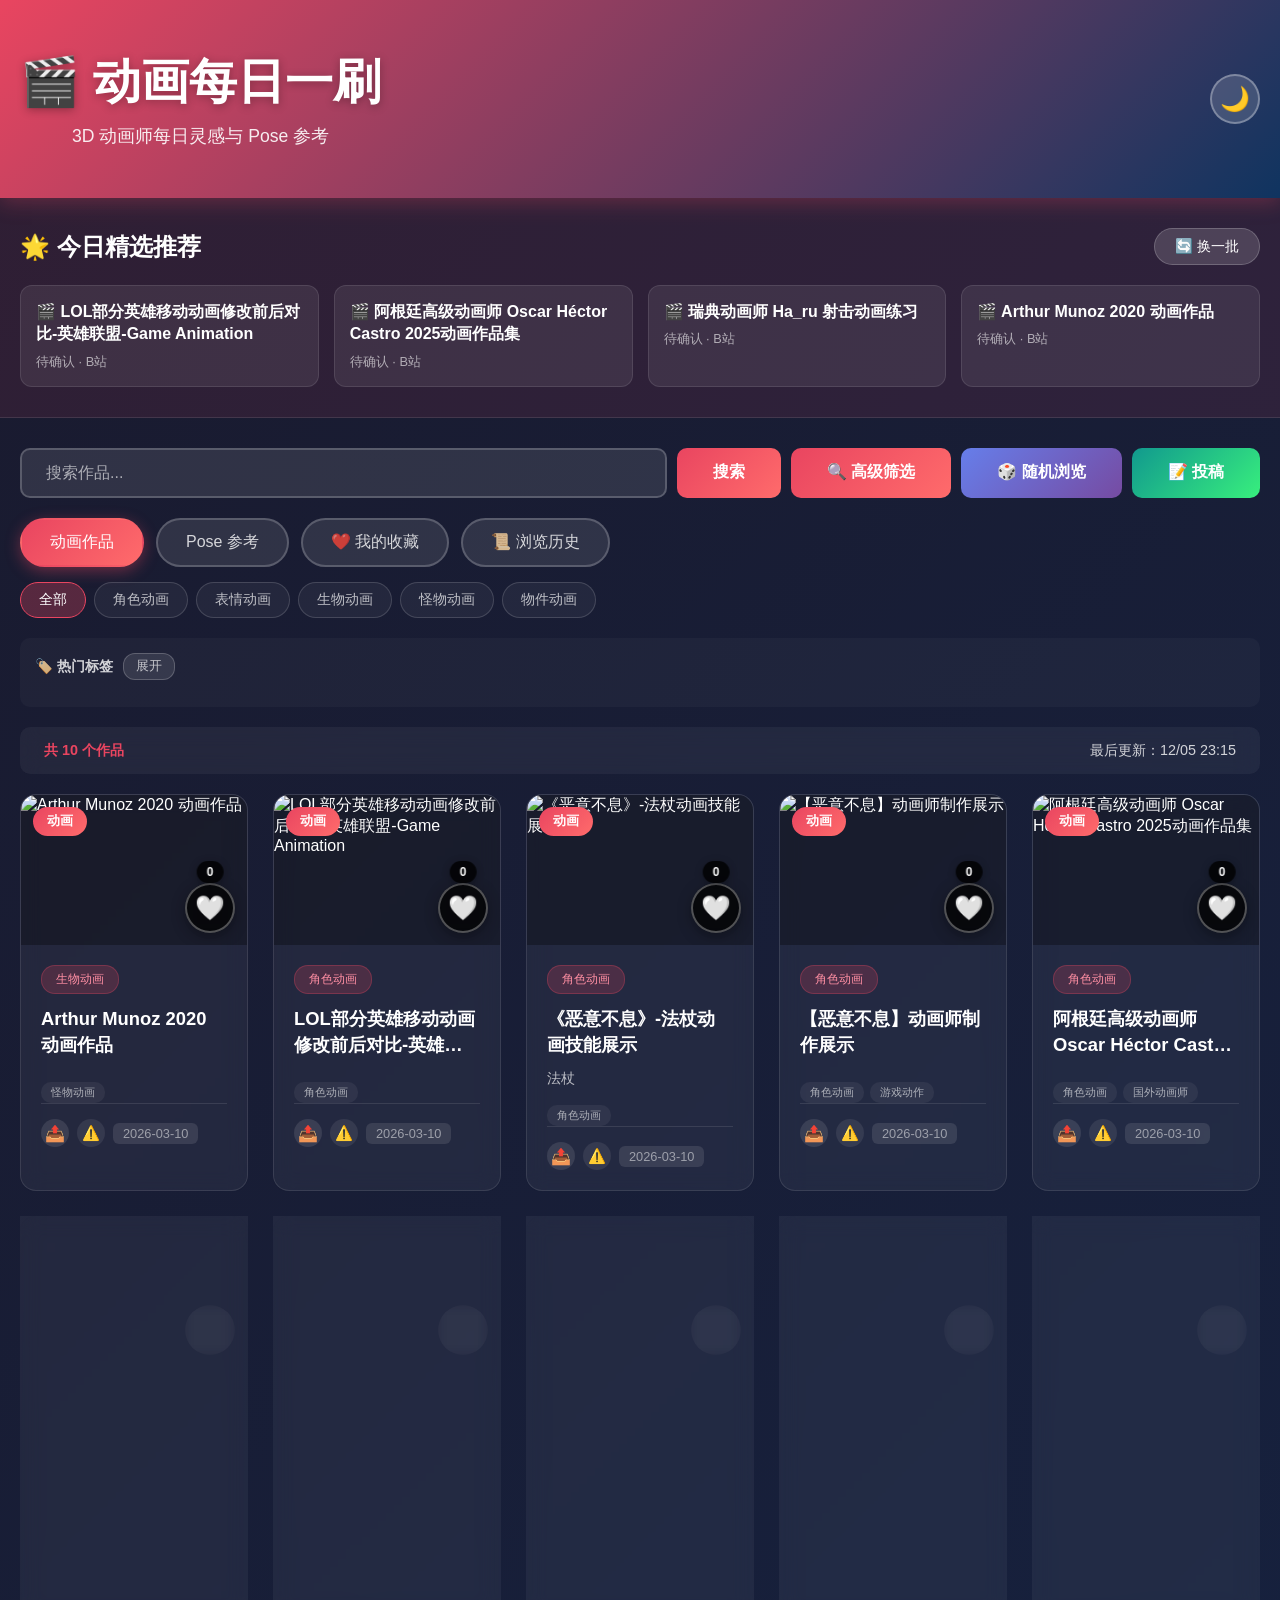
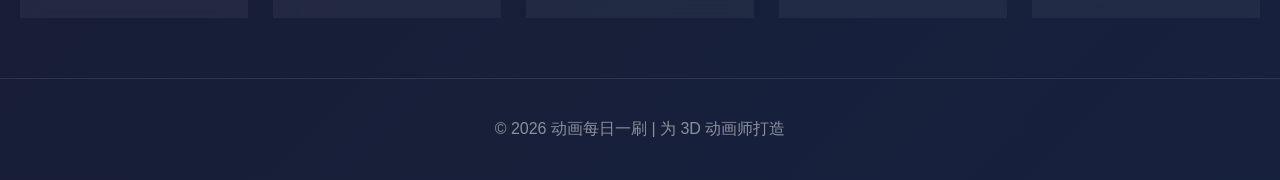
==== index.html @ 501f78d4 "收藏数移到按钮正上方显示" ====
<!DOCTYPE html>
<html lang="zh-CN">
<head>
    <meta charset="UTF-8">
    <meta name="viewport" content="width=device-width, initial-scale=1.0">
    <meta http-equiv="Cache-Control" content="no-cache, no-store, must-revalidate">
    <meta http-equiv="Pragma" content="no-cache">
    <meta http-equiv="Expires" content="0">
    <title>动画每日一刷 - 3D 动画师参考网站</title>
    <link rel="stylesheet" href="style.css?v=202603120530">
</head>
<body>
    <header>
        <div class="container">
            <div class="header-content">
                <div>
                    <h1>🎬 动画每日一刷</h1>
                    <p class="subtitle">3D 动画师每日灵感与 Pose 参考</p>
                </div>
                <button class="theme-toggle" onclick="toggleTheme()" id="themeToggle">🌙</button>
            </div>
        </div>
    </header>

    <!-- 今日推荐 -->
    <section class="today-recommend" id="todayRecommend">
        <div class="container">
            <div class="recommend-header">
                <h2>🌟 今日精选推荐</h2>
                <button class="refresh-btn" onclick="refreshRecommend()">🔄 换一批</button>
            </div>
            <div class="recommend-grid" id="recommendGrid">
                <!-- 推荐内容将通过JS动态加载 -->
            </div>
        </div>
    </section>

    <main class="container">
        <div class="search-box">
            <input type="text" id="searchInput" placeholder="搜索作品...">
            <button onclick="searchWorks()">搜索</button>
            <button id="toggleFilterBtn" onclick="toggleFilterPanel()">🔍 高级筛选</button>
            <button class="random-btn" onclick="randomBrowse()">🎲 随机浏览</button>
            <button class="submit-btn" onclick="openSubmitModal()">📝 投稿</button>
        </div>
        
        <!-- 高级筛选面板 -->
        <div id="filterPanel" class="filter-panel" style="display:none;">
            <div class="filter-row">
                <div class="filter-item">
                    <label>作者/来源：</label>
                    <select id="filterSource">
                        <option value="all">全部</option>
                    </select>
                </div>
                <div class="filter-item">
                    <label>排序方式：</label>
                    <select id="filterSort">
                        <option value="default">默认</option>
                        <option value="likes_desc">🔥 热门优先</option>
                        <option value="date_desc">最新优先</option>
                        <option value="date_asc">最早优先</option>
                    </select>
                </div>
            </div>
            <div class="filter-actions">
                <button onclick="applyFilters()">应用筛选</button>
                <button onclick="resetFilters()">重置</button>
            </div>
        </div>

        <div class="categories">
            <button class="category-btn active" data-category="animation">动画作品</button>
            <button class="category-btn" data-category="pose">Pose 参考</button>
            <button class="category-btn" id="favoriteBtn" data-category="favorites">❤️ 我的收藏</button>
            <button class="category-btn" id="historyBtn" data-category="history">📜 浏览历史</button>
        </div>

        <div class="sub-categories" id="subCategories">
            <!-- 子分类按钮将通过JS动态加载 -->
        </div>

        <!-- 收藏夹选择器 -->
        <div class="folders-section" id="foldersSection" style="display:none;">
            <div class="folders-title" style="display: flex; justify-content: space-between; align-items: center;">
                <span>📁 收藏夹</span>
                <button class="tags-toggle-btn" onclick="toggleFolderEditMode()" id="editFoldersBtn">编辑</button>
            </div>
            <div class="folders-list" id="foldersList">
                <!-- 收藏夹将通过JS动态加载 -->
            </div>
            <div class="folder-actions">
                <button class="new-folder-btn" onclick="createNewFolder()">+ 新建收藏夹</button>
                <button class="export-folder-btn" onclick="exportFavorites()">📤 导出收藏夹</button>
                <button class="import-folder-btn" onclick="document.getElementById('importFavoritesInput').click()">📥 导入收藏夹</button>
                <input type="file" id="importFavoritesInput" style="display:none;" accept=".json" onchange="importFavorites(event)">
            </div>
        </div>

        <!-- 标签筛选 -->
        <div class="tags-section" id="tagsSection" style="display:none;">
            <div class="tags-header">
                <div class="tags-title">🏷️ 热门标签</div>
                <button class="tags-toggle-btn" onclick="toggleTags()" id="tagsToggleBtn">展开</button>
            </div>
            <div class="tags-list" id="tagsList" style="display:none;">
                <!-- 标签将通过JS动态加载 -->
            </div>
        </div>

        <!-- 历史记录管理 -->
        <div class="history-section" id="historySection" style="display:none;">
            <div class="history-header">
                <div class="history-title">📜 浏览历史</div>
                <div class="history-actions">
                    <button class="clear-history-btn" onclick="clearHistory()">🗑️ 清空历史</button>
                </div>
            </div>
        </div>

        <div class="stats-bar">
            <span id="totalCount">共 0 个作品</span>
            <span id="updateTime">最后更新：--</span>
        </div>

        <div id="works-container" class="works-grid">
            <!-- 作品卡片将通过 JS 动态加载 -->
        </div>

        <div id="pagination" class="pagination">
            <!-- 分页按钮将通过 JS 动态生成 -->
        </div>

        <div id="loading" class="loading">
            <div class="loading-spinner"></div>
            <p>⏳ 加载中...</p>
        </div>
    </main>

    <!-- 投稿弹窗 -->
    <div id="submitModal" class="modal" style="display:none;">
        <div class="modal-content">
            <div class="modal-header">
                <h2>📝 投稿推荐</h2>
                <button class="modal-close" onclick="closeSubmitModal()">×</button>
            </div>
            <form id="submitForm" onsubmit="handleSubmit(event)">
                <div class="form-group">
                    <label>内容链接 *</label>
                    <input type="url" id="submitUrl" placeholder="请输入B站/站酷/花瓣链接" required>
                    <small class="form-hint">支持：bilibili.com、zcool.com.cn、huaban.com</small>
                </div>
                <div class="form-group">
                    <label>内容分类 *</label>
                    <select id="submitType" required>
                        <option value="">请选择分类</option>
                        <option value="animation">动画作品</option>
                        <option value="pose">Pose 参考</option>
                    </select>
                </div>
                <div class="form-group">
                    <label>子分类 *</label>
                    <select id="submitSubcategory" required>
                        <option value="">请先选择内容分类</option>
                    </select>
                </div>
                <div class="form-group">
                    <label>内容标题</label>
                    <input type="text" id="submitTitle" placeholder="自动抓取，也可手动填写">
                </div>
                <div class="form-group">
                    <label>简短描述</label>
                    <textarea id="submitDescription" placeholder="100字以内，简单介绍这个内容" rows="2"></textarea>
                </div>
                <div class="form-group">
                    <label>标签（用空格分隔，最多5个）</label>
                    <input type="text" id="submitTags" placeholder="例如：Maya 角色动画 走路循环">
                </div>
                <div class="form-actions">
                    <button type="button" class="btn-secondary" onclick="closeSubmitModal()">取消</button>
                    <button type="submit" class="btn-primary">提交投稿</button>
                </div>
            </form>
        </div>
    </div>

    <footer>
        <div class="container">
            <p id="footerText" style="cursor: pointer;">© 2024 动画每日一刷 | 为 3D 动画师打造</p>
        </div>
    </footer>

    <script src="supabase.js"></script>
    <script src="app.js?v=202603120500"></script>
</body>
</html>
---- style.css ----
* {
    margin: 0;
    padding: 0;
    box-sizing: border-box;
}

body {
    font-family: -apple-system, BlinkMacSystemFont, 'Segoe UI', Roboto, 'Helvetica Neue', Arial, sans-serif;
    background: linear-gradient(135deg, #1a1a2e 0%, #16213e 100%);
    color: #fff;
    min-height: 100vh;
}

.container {
    width: 100%;
    max-width: 1600px;
    margin: 0 auto;
    padding: 0 20px;
    box-sizing: border-box;
}

/* 今日推荐 */
.today-recommend {
    background: rgba(233,69,96,0.1);
    padding: 30px 0;
    border-bottom: 1px solid rgba(255,255,255,0.1);
}

.recommend-header {
    display: flex;
    justify-content: space-between;
    align-items: center;
    margin-bottom: 20px;
}

.recommend-header h2 {
    font-size: 1.5rem;
    color: #fff;
    margin: 0;
}

.refresh-btn {
    padding: 8px 20px;
    background: rgba(255,255,255,0.15);
    border: 1px solid rgba(255,255,255,0.2);
    border-radius: 20px;
    color: #fff;
    font-size: 0.9rem;
    cursor: pointer;
    transition: all 0.3s;
}

.refresh-btn:hover {
    background: rgba(233,69,96,0.3);
    border-color: #e94560;
    transform: translateY(-1px);
}

.recommend-grid {
    display: grid;
    grid-template-columns: repeat(auto-fit, minmax(280px, 1fr));
    gap: 15px;
}

.recommend-card {
    background: rgba(255,255,255,0.08);
    border-radius: 12px;
    padding: 15px;
    cursor: pointer;
    transition: all 0.3s;
    border: 1px solid rgba(255,255,255,0.1);
}

.recommend-card:hover {
    background: rgba(233,69,96,0.15);
    border-color: #e94560;
    transform: translateY(-3px);
    box-shadow: 0 8px 25px rgba(233,69,96,0.2);
}

.recommend-card-title {
    font-size: 1rem;
    color: #fff;
    font-weight: 600;
    margin-bottom: 8px;
    line-height: 1.4;
    display: -webkit-box;
    -webkit-line-clamp: 2;
    -webkit-box-orient: vertical;
    overflow: hidden;
}

.recommend-card-meta {
    font-size: 0.8rem;
    color: rgba(255,255,255,0.6);
}

/* 头部 */
header {
    background: linear-gradient(135deg, #e94560 0%, #0f3460 100%);
    padding: 50px 0;
    text-align: center;
    box-shadow: 0 4px 20px rgba(233,69,96,0.3);
}

.header-content {
    display: flex;
    justify-content: space-between;
    align-items: center;
}

.theme-toggle {
    width: 50px;
    height: 50px;
    border-radius: 50%;
    background: rgba(255,255,255,0.15);
    border: 2px solid rgba(255,255,255,0.3);
    font-size: 1.5rem;
    cursor: pointer;
    transition: all 0.3s;
}

.theme-toggle:hover {
    background: rgba(255,255,255,0.25);
    transform: scale(1.1) rotate(15deg);
}

/* 亮色主题 */
body.light-theme {
    background: #f8fafc;
    color: #1e293b;
}

body.light-theme .work-card {
    background: #ffffff;
    border-color: #e2e8f0;
    color: #1e293b;
}

body.light-theme .work-title {
    color: #1e293b;
}

body.light-theme .work-description {
    color: #64748b;
}

body.light-theme .work-meta {
    border-color: #e2e8f0;
    color: #94a3b8;
}

body.light-theme .work-category {
    color: #3b82f6;
    background: rgba(59, 130, 246, 0.1);
    border-color: rgba(59, 130, 246, 0.2);
}

body.light-theme .work-source {
    color: #64748b;
    background: #f1f5f9;
}

body.light-theme .work-artist {
    color: #64748b;
}

body.light-theme .work-date {
    color: #94a3b8;
    background: #f1f5f9;
}

body.light-theme .share-btn {
    color: #64748b;
    background: #f1f5f9;
}

body.light-theme .share-btn:hover {
    color: #3b82f6;
    background: #dbeafe;
}

body.light-theme .like-btn {
    color: #64748b;
    background: #f8fafc;
    border: 2px solid #e2e8f0;
}

body.light-theme .like-btn:hover {
    color: #ef4444;
    background: #fef2f2;
    border-color: #fca5a5;
}

body.light-theme .like-btn .like-count {
    color: #475569;
}

body.light-theme .report-btn {
    color: #64748b;
    background: #f1f5f9;
}

body.light-theme .work-card-image {
    background: #f8fafc;
}

body.light-theme .report-btn:hover {
    color: #ef4444;
    background: #fef2f2;
}

body.light-theme .work-card-tag {
    background: #f1f5f9;
    color: #64748b;
}

body.light-theme header {
    background: linear-gradient(135deg, #3b82f6 0%, #60a5fa 100%);
}

body.light-theme .today-recommend {
    background: #ffffff;
    border-bottom: 1px solid #e2e8f0;
}

body.light-theme .recommend-card {
    background: #f8fafc;
    border-color: #e2e8f0;
}

body.light-theme .recommend-card-title {
    color: #1e293b;
}

body.light-theme .recommend-card-meta {
    color: #94a3b8;
}

body.light-theme .recommend-card:hover {
    background: #e2e8f0;
    border-color: #3b82f6;
    box-shadow: 0 8px 25px rgba(59,130,246,0.15);
}

body.light-theme .recommend-header h2 {
    color: #1e293b;
}

body.light-theme .refresh-btn {
    color: #64748b;
    background: #f1f5f9;
    border-color: #e2e8f0;
}

body.light-theme .refresh-btn:hover {
    color: #3b82f6;
    background: #dbeafe;
    border-color: #3b82f6;
}

body.light-theme .collapse-btn {
    color: #64748b;
    background: #f1f5f9;
    border-color: #e2e8f0;
}

body.light-theme .collapse-btn:hover {
    color: #3b82f6;
    background: #dbeafe;
    border-color: #3b82f6;
}

body.light-theme header h1 {
    color: #fff;
}

body.light-theme .subtitle {
    color: rgba(255,255,255,0.95);
}

body.light-theme .search-box input {
    color: #1e293b;
    background: #ffffff;
    border-color: #e2e8f0;
}

body.light-theme .search-box input::placeholder {
    color: #94a3b8;
}

body.light-theme .search-box input:focus {
    border-color: #3b82f6;
    background: #ffffff;
}

body.light-theme footer {
    color: #64748b;
    border-color: #e2e8f0;
    background: #ffffff;
}

body.light-theme .category-btn {
    color: #64748b;
    background: #f8fafc;
    border-color: #e2e8f0;
}

body.light-theme .category-btn:hover {
    color: #3b82f6;
    background: #dbeafe;
    border-color: #3b82f6;
}

body.light-theme .category-btn.active {
    background: linear-gradient(135deg, #e94560 0%, #ff6b6b 100%);
    border-color: transparent;
    color: #fff;
    box-shadow: 0 4px 15px rgba(233,69,96,0.4);
}

body.light-theme .sub-category-btn {
    color: #64748b;
    background: #f8fafc;
    border-color: #e2e8f0;
}

body.light-theme .sub-category-btn:hover {
    color: #3b82f6;
    background: #dbeafe;
    border-color: #3b82f6;
}

body.light-theme .sub-category-btn.active {
    color: #3b82f6;
    background: rgba(59, 130, 246, 0.15);
    border-color: #3b82f6;
}

body.light-theme .search-input-wrapper input {
    color: #1e293b;
    background: #ffffff;
    border-color: #e2e8f0;
}

body.light-theme .search-input-wrapper input::placeholder {
    color: #94a3b8;
}

body.light-theme .search-input-wrapper input:focus {
    border-color: #3b82f6;
    background: #ffffff;
}

body.light-theme .quick-btn {
    background: #f8fafc;
    border-color: #e2e8f0;
}

body.light-theme .quick-btn:hover {
    background: #dbeafe;
    border-color: #3b82f6;
}

body.light-theme .stats-bar {
    color: #64748b;
    background: #ffffff;
    border-color: #e2e8f0;
}

body.light-theme #totalCount {
    color: #3b82f6;
}

body.light-theme .favorites-btn {
    color: #64748b;
    background: #f8fafc;
    border-color: #e2e8f0;
}

body.light-theme .favorites-btn:hover {
    color: #3b82f6;
    background: #dbeafe;
    border-color: #3b82f6;
}

body.light-theme .favorite-btn {
    background: rgba(255,255,255,0.95);
    border: 2px solid #e2e8f0;
    color: #64748b;
    box-shadow: 0 4px 14px rgba(0,0,0,0.12);
}

body.light-theme .favorite-btn:hover {
    background: #dbeafe;
    border-color: #93c5fd;
    color: #3b82f6;
    box-shadow: 0 6px 20px rgba(59,130,246,0.25);
}

body.light-theme .favorite-btn.active {
    background: linear-gradient(135deg, #667eea 0%, #764ba2 100%);
    border-color: transparent;
    color: #fff;
    box-shadow: 0 5px 18px rgba(102,126,234,0.45);
}

body.light-theme .favorite-count {
    background: rgba(255,255,255,0.95);
    color: #475569;
    border: 1px solid #e2e8f0;
    box-shadow: 0 2px 8px rgba(0,0,0,0.12);
}

body.light-theme .modal-content {
    background: #ffffff;
    border-color: #e2e8f0;
}

body.light-theme .modal-header h2 {
    color: #1e293b;
}

body.light-theme .modal-close {
    color: #64748b;
    background: #f1f5f9;
}

body.light-theme .modal-close:hover {
    color: #3b82f6;
    background: #dbeafe;
}

body.light-theme .form-group label {
    color: #1e293b;
}

body.light-theme .form-group input,
body.light-theme .form-group select,
body.light-theme .form-group textarea {
    color: #1e293b;
    background: #ffffff;
    border-color: #e2e8f0;
}

body.light-theme .form-group input::placeholder {
    color: #94a3b8;
}

body.light-theme .form-hint {
    color: #94a3b8;
}

body.light-theme .btn-secondary {
    color: #64748b;
    background: #f8fafc;
    border-color: #e2e8f0;
}

body.light-theme .btn-secondary:hover {
    color: #3b82f6;
    background: #dbeafe;
    border-color: #3b82f6;
}

body.light-theme .page-btn {
    color: #64748b;
    background: #f8fafc;
    border-color: #e2e8f0;
}

body.light-theme .page-btn:hover:not(.disabled) {
    color: #3b82f6;
    background: #dbeafe;
    border-color: #3b82f6;
}

body.light-theme .page-btn.active {
    background: linear-gradient(135deg, #667eea 0%, #764ba2 100%);
    border-color: transparent;
    color: #fff;
    box-shadow: 0 2px 10px rgba(102,126,234,0.3);
}

body.light-theme .page-ellipsis {
    color: #94a3b8;
}

body.light-theme .loading {
    color: #64748b;
}

body.light-theme .work-type-tag {
    color: #fff;
}

body.light-theme .source-tag {
    color: #fff;
}

body.light-theme .work-category {
    color: #3b82f6;
    background: rgba(59, 130, 246, 0.1);
    border-color: rgba(59, 130, 246, 0.2);
}

body.light-theme .work-source {
    color: #64748b;
    background: #f1f5f9;
}

body.light-theme .work-artist {
    color: #64748b;
}

body.light-theme .work-date {
    color: #94a3b8;
    background: #f1f5f9;
}

body.light-theme .share-btn {
    color: #64748b;
    background: #f1f5f9;
}

body.light-theme .share-btn:hover {
    color: #3b82f6;
    background: #dbeafe;
}

body.light-theme .like-btn {
    color: #64748b;
    background: #f8fafc;
    border: 2px solid #e2e8f0;
}

body.light-theme .like-btn:hover {
    color: #ef4444;
    background: #fef2f2;
    border-color: #fca5a5;
}

body.light-theme .like-btn .like-count {
    color: #475569;
}

body.light-theme .report-btn {
    color: #64748b;
    background: #f1f5f9;
}

body.light-theme .work-card-image {
    background: #f8fafc;
}

body.light-theme .report-btn:hover {
    color: #ef4444;
    background: #fef2f2;
}

body.light-theme .tag-btn {
    color: #64748b;
    background: #f8fafc;
    border-color: #e2e8f0;
}

body.light-theme .tag-btn:hover {
    color: #3b82f6;
    background: #dbeafe;
    border-color: #3b82f6;
}

body.light-theme .tag-btn.active {
    background: linear-gradient(135deg, #667eea 0%, #764ba2 100%);
    border-color: transparent;
    color: #fff;
    box-shadow: 0 2px 10px rgba(102,126,234,0.3);
}

body.light-theme .folder-btn {
    color: #64748b;
    background: #f8fafc;
    border-color: #e2e8f0;
}

body.light-theme .folder-btn:hover {
    color: #3b82f6;
    background: #dbeafe;
    border-color: #3b82f6;
}

body.light-theme .folder-btn.active {
    background: linear-gradient(135deg, #e94560 0%, #ff6b6b 100%);
    border-color: transparent;
    color: #fff;
    box-shadow: 0 2px 10px rgba(233,69,96,0.3);
}

body.light-theme .new-folder-btn {
    color: #64748b;
    background: #f8fafc;
    border-color: #e2e8f0;
}

body.light-theme .new-folder-btn:hover {
    color: #3b82f6;
    background: #dbeafe;
    border-color: #3b82f6;
}

body.light-theme .export-folder-btn,
body.light-theme .import-folder-btn {
    color: #64748b;
    background: #f8fafc;
    border-color: #e2e8f0;
}

body.light-theme .export-folder-btn:hover {
    color: #3b82f6;
    background: #dbeafe;
    border-color: #3b82f6;
}

body.light-theme .import-folder-btn:hover {
    color: #10b981;
    background: #d1fae5;
    border-color: #10b981;
}

body.light-theme .clear-history-btn {
    color: #64748b;
    background: #f8fafc;
    border-color: #e2e8f0;
}

body.light-theme .clear-history-btn:hover {
    color: #ef4444;
    background: #fef2f2;
    border-color: #fecaca;
}

body.light-theme .clear-history-btn:hover {
    color: #ef4444;
    background: #fef2f2;
    border-color: #fecaca;
}

body.light-theme .tags-title {
    color: #1e293b;
}

body.light-theme .tags-toggle-btn {
    background: #f1f5f9;
    border-color: #e2e8f0;
    color: #64748b;
}

body.light-theme .tags-toggle-btn:hover {
    background: #e2e8f0;
    color: #3b82f6;
}

body.light-theme .folder-rename-btn {
    background: #f1f5f9;
    border-color: #e2e8f0;
    color: #64748b;
}

body.light-theme .folder-rename-btn:hover {
    background: #dbeafe;
    border-color: #3b82f6;
    color: #3b82f6;
}

body.light-theme .folder-delete-btn {
    background: #f1f5f9;
    border-color: #e2e8f0;
    color: #64748b;
}

body.light-theme .folder-delete-btn:hover {
    background: #fee2e2;
    border-color: #ef4444;
    color: #ef4444;
}

body.light-theme .folders-title {
    color: #1e293b;
}

body.light-theme .history-title {
    color: #1e293b;
}

body.light-theme .tags-section {
    background: #f8fafc;
    border: 1px solid #e2e8f0;
}

body.light-theme .folders-section {
    background: #f8fafc;
    border: 1px solid #e2e8f0;
}

body.light-theme .history-section {
    background: #f8fafc;
    border: 1px solid #e2e8f0;
}

body.light-theme .filter-panel {
    background: #ffffff;
    border: 1px solid #e2e8f0;
    backdrop-filter: none;
}

body.light-theme .filter-item label {
    color: #1e293b;
}

body.light-theme .filter-item select {
    background: #f8fafc;
    border-color: #e2e8f0;
    color: #1e293b;
}

body.light-theme .filter-item select option {
    background: #ffffff;
    color: #1e293b;
}

body.light-theme .filter-actions button:last-child {
    background: #f8fafc;
    border-color: #e2e8f0;
    color: #64748b;
}

body.light-theme .filter-actions button:last-child:hover {
    background: #e2e8f0;
}

/* 我的收藏按钮 */
.favorites-btn {
    margin: 20px auto 0;
    padding: 12px 30px;
    background: rgba(255,255,255,0.15);
    border: 2px solid rgba(255,255,255,0.3);
    border-radius: 25px;
    color: #fff;
    font-size: 1rem;
    font-weight: 600;
    cursor: pointer;
    transition: all 0.3s;
}

.favorites-btn:hover {
    background: rgba(255,255,255,0.25);
    border-color: #fff;
    transform: translateY(-2px);
}

.favorites-btn.active {
    background: linear-gradient(135deg, #ff6b6b 0%, #ff8fa3 100%);
    border-color: transparent;
    box-shadow: 0 4px 15px rgba(255,107,107,0.4);
}

/* 收藏按钮 */
.favorite-btn {
    position: absolute;
    bottom: 12px;
    right: 12px;
    width: 50px;
    height: 50px;
    border-radius: 50%;
    background: rgba(0,0,0,0.7);
    border: 2px solid rgba(255,255,255,0.3);
    color: #fff;
    cursor: pointer;
    display: flex;
    align-items: center;
    justify-content: center;
    transition: all 0.3s;
    backdrop-filter: blur(6px);
    box-shadow: 0 4px 14px rgba(0,0,0,0.35);
}

.favorite-btn:hover {
    background: rgba(233,69,96,0.5);
    border-color: rgba(233,69,96,0.8);
    transform: scale(1.1);
    box-shadow: 0 6px 20px rgba(233,69,96,0.4);
}

.favorite-btn:active {
    transform: scale(0.95);
}

.favorite-btn.active {
    background: linear-gradient(135deg, #e94560 0%, #ff6b6b 100%);
    border-color: transparent;
    color: #fff;
    box-shadow: 0 5px 18px rgba(233,69,96,0.55);
}

.favorite-icon {
    font-size: 1.5rem;
    line-height: 1;
}

/* 收藏数 - 显示在按钮正上方 */
.favorite-count {
    position: absolute;
    top: -24px;
    left: 50%;
    transform: translateX(-50%);
    background: rgba(0,0,0,0.8);
    color: #fff;
    font-size: 0.75rem;
    font-weight: 800;
    padding: 4px 10px;
    border-radius: 12px;
    backdrop-filter: blur(4px);
    box-shadow: 0 2px 8px rgba(0,0,0,0.3);
    white-space: nowrap;
}

header h1 {
    font-size: 3rem;
    color: #fff;
    margin-bottom: 10px;
    text-shadow: 0 2px 10px rgba(0,0,0,0.3);
}

.subtitle {
    color: rgba(255,255,255,0.9);
    font-size: 1.1rem;
    font-weight: 300;
}

/* 搜索框 */
.search-box {
    display: flex;
    gap: 10px;
    margin: 30px 0 20px;
}

.search-box input {
    flex: 1;
    padding: 14px 24px;
    border: 2px solid rgba(255,255,255,0.2);
    border-radius: 10px;
    background: rgba(255,255,255,0.1);
    color: #fff;
    font-size: 1rem;
    transition: all 0.3s;
}

.search-box input::placeholder {
    color: rgba(255,255,255,0.6);
}

.search-box input:focus {
    outline: none;
    border-color: #e94560;
    background: rgba(255,255,255,0.15);
}

.search-box button {
    padding: 14px 36px;
    background: linear-gradient(135deg, #e94560 0%, #ff6b6b 100%);
    border: none;
    border-radius: 10px;
    color: #fff;
    font-size: 1rem;
    font-weight: 600;
    cursor: pointer;
    transition: all 0.3s;
}

.search-box button:hover {
    transform: translateY(-2px);
    box-shadow: 0 6px 20px rgba(233,69,96,0.5);
}

.random-btn {
    background: linear-gradient(135deg, #667eea 0%, #764ba2 100%) !important;
}

.random-btn:hover {
    box-shadow: 0 6px 20px rgba(102,126,234,0.5) !important;
}

.submit-btn {
    background: linear-gradient(135deg, #11998e 0%, #38ef7d 100%) !important;
}

.submit-btn:hover {
    box-shadow: 0 6px 20px rgba(17,153,142,0.5) !important;
}

/* 弹窗样式 */
.modal {
    position: fixed;
    top: 0;
    left: 0;
    right: 0;
    bottom: 0;
    background: rgba(0,0,0,0.7);
    display: flex;
    align-items: center;
    justify-content: center;
    z-index: 1000;
    backdrop-filter: blur(5px);
}

.modal-content {
    background: linear-gradient(135deg, #1a1a2e 0%, #16213e 100%);
    border-radius: 16px;
    width: 90%;
    max-width: 500px;
    max-height: 90vh;
    overflow-y: auto;
    border: 1px solid rgba(255,255,255,0.1);
    box-shadow: 0 20px 60px rgba(0,0,0,0.5);
}

.modal-header {
    display: flex;
    justify-content: space-between;
    align-items: center;
    padding: 20px 24px;
    border-bottom: 1px solid rgba(255,255,255,0.1);
}

.modal-header h2 {
    margin: 0;
    font-size: 1.3rem;
    color: #fff;
}

.modal-close {
    background: rgba(255,255,255,0.1);
    border: none;
    width: 36px;
    height: 36px;
    border-radius: 50%;
    font-size: 1.5rem;
    color: rgba(255,255,255,0.7);
    cursor: pointer;
    transition: all 0.3s;
}

.modal-close:hover {
    background: rgba(233,69,96,0.3);
    color: #fff;
    transform: rotate(90deg);
}

#submitForm {
    padding: 24px;
}

.form-group {
    margin-bottom: 20px;
}

.form-group label {
    display: block;
    color: rgba(255,255,255,0.9);
    font-size: 0.9rem;
    font-weight: 600;
    margin-bottom: 8px;
}

.form-group input,
.form-group select,
.form-group textarea {
    width: 100%;
    padding: 12px 16px;
    background: rgba(255,255,255,0.08);
    border: 2px solid rgba(255,255,255,0.1);
    border-radius: 10px;
    color: #fff;
    font-size: 1rem;
    transition: all 0.3s;
}

.form-group input:focus,
.form-group select:focus,
.form-group textarea:focus {
    outline: none;
    border-color: #e94560;
    background: rgba(255,255,255,0.12);
}

.form-group textarea {
    resize: vertical;
    min-height: 60px;
}

.form-group select option {
    background: #1a1a2e;
    color: #fff;
}

body.light-theme .form-group select option {
    background: #ffffff;
    color: #1e293b;
}

.form-hint {
    color: rgba(255,255,255,0.5);
    font-size: 0.8rem;
    margin-top: 6px;
}

.form-actions {
    display: flex;
    gap: 12px;
    justify-content: flex-end;
    margin-top: 24px;
}

.btn-primary,
.btn-secondary {
    padding: 12px 28px;
    border-radius: 10px;
    font-size: 1rem;
    font-weight: 600;
    cursor: pointer;
    transition: all 0.3s;
}

.btn-primary {
    background: linear-gradient(135deg, #e94560 0%, #ff6b6b 100%);
    border: none;
    color: #fff;
}

.btn-primary:hover {
    transform: translateY(-2px);
    box-shadow: 0 6px 20px rgba(233,69,96,0.4);
}

.btn-secondary {
    background: rgba(255,255,255,0.1);
    border: 1px solid rgba(255,255,255,0.2);
    color: rgba(255,255,255,0.8);
}

.btn-secondary:hover {
    background: rgba(255,255,255,0.2);
    border-color: rgba(255,255,255,0.3);
}

/* 高级筛选面板 */
.filter-panel {
    background: rgba(255,255,255,0.05);
    border-radius: 10px;
    padding: 20px;
    margin-bottom: 20px;
    backdrop-filter: blur(10px);
}

.filter-row {
    display: flex;
    gap: 20px;
    flex-wrap: wrap;
    margin-bottom: 15px;
}

.filter-item {
    display: flex;
    align-items: center;
    gap: 8px;
}

.filter-item label {
    color: rgba(255,255,255,0.8);
    font-size: 0.9rem;
}

.filter-item select {
    padding: 8px 14px;
    background: rgba(255,255,255,0.1);
    border: 1px solid rgba(255,255,255,0.2);
    border-radius: 8px;
    color: #fff;
    font-size: 0.9rem;
    cursor: pointer;
}

.filter-item select option {
    background: #1a1a2e;
    color: #fff;
}

.filter-actions {
    display: flex;
    gap: 10px;
}

.filter-actions button {
    padding: 10px 24px;
    border-radius: 8px;
    font-size: 0.9rem;
    font-weight: 600;
    cursor: pointer;
    transition: all 0.3s;
}

.filter-actions button:first-child {
    background: linear-gradient(135deg, #e94560 0%, #ff6b6b 100%);
    border: none;
    color: #fff;
}

.filter-actions button:first-child:hover {
    transform: translateY(-2px);
    box-shadow: 0 4px 15px rgba(233,69,96,0.4);
}

.filter-actions button:last-child {
    background: rgba(255,255,255,0.1);
    border: 1px solid rgba(255,255,255,0.2);
    color: rgba(255,255,255,0.8);
}

.filter-actions button:last-child:hover {
    background: rgba(255,255,255,0.2);
}

/* 主分类按钮 */
.categories {
    display: flex;
    gap: 12px;
    flex-wrap: wrap;
    margin-bottom: 15px;
}

.category-btn {
    padding: 12px 28px;
    background: rgba(255,255,255,0.1);
    border: 2px solid rgba(255,255,255,0.2);
    border-radius: 25px;
    color: rgba(255,255,255,0.8);
    cursor: pointer;
    transition: all 0.3s;
    font-size: 1rem;
    font-weight: 500;
}

.category-btn:hover {
    border-color: #e94560;
    color: #fff;
    background: rgba(233,69,96,0.2);
}

.category-btn.active {
    background: linear-gradient(135deg, #e94560 0%, #ff6b6b 100%);
    border-color: transparent;
    color: #fff;
    box-shadow: 0 4px 15px rgba(233,69,96,0.4);
}

/* 子分类按钮 */
.sub-categories {
    display: flex;
    gap: 8px;
    flex-wrap: wrap;
    margin-bottom: 20px;
}

.sub-category-btn {
    padding: 8px 18px;
    background: rgba(255,255,255,0.05);
    border: 1px solid rgba(255,255,255,0.15);
    border-radius: 18px;
    color: rgba(255,255,255,0.7);
    cursor: pointer;
    transition: all 0.3s;
    font-size: 0.85rem;
}

.sub-category-btn:hover {
    background: rgba(233,69,96,0.2);
    border-color: #e94560;
    color: #fff;
}

.sub-category-btn.active {
    background: rgba(233,69,96,0.3);
    border-color: #e94560;
    color: #fff;
}

/* 标签区域 */
.tags-section {
    margin-bottom: 20px;
    padding: 15px;
    background: rgba(255,255,255,0.03);
    border-radius: 10px;
}

.tags-header {
    display: flex;
    justify-content: flex-start;
    align-items: center;
    gap: 10px;
    margin-bottom: 12px;
}

.tags-title {
    color: rgba(255,255,255,0.8);
    font-size: 0.9rem;
    margin: 0;
    font-weight: 600;
}

.tags-toggle-btn {
    padding: 4px 12px;
    background: rgba(255,255,255,0.1);
    border: 1px solid rgba(255,255,255,0.2);
    border-radius: 12px;
    color: rgba(255,255,255,0.7);
    font-size: 0.8rem;
    cursor: pointer;
    transition: all 0.3s;
}

.tags-toggle-btn:hover {
    background: rgba(255,255,255,0.2);
    color: #fff;
}

/* 收藏夹编辑按钮 - 重命名 */
.folder-rename-btn {
    padding: 4px 10px;
    background: rgba(255,255,255,0.1);
    border: 1px solid rgba(255,255,255,0.2);
    border-radius: 8px;
    color: rgba(255,255,255,0.7);
    font-size: 0.8rem;
    cursor: pointer;
    transition: all 0.3s;
}

.folder-rename-btn:hover {
    background: rgba(59,130,246,0.2);
    border-color: #3b82f6;
    color: #fff;
}

/* 收藏夹编辑按钮 - 删除 */
.folder-delete-btn {
    padding: 4px 10px;
    background: rgba(255,255,255,0.1);
    border: 1px solid rgba(255,255,255,0.2);
    border-radius: 8px;
    color: rgba(255,255,255,0.7);
    font-size: 0.8rem;
    cursor: pointer;
    transition: all 0.3s;
}

.folder-delete-btn:hover {
    background: rgba(239,68,68,0.2);
    border-color: #ef4444;
    color: #fff;
}

.tags-list {
    display: flex;
    gap: 8px;
    flex-wrap: wrap;
}

.tag-btn {
    padding: 6px 14px;
    background: rgba(255,255,255,0.08);
    border: 1px solid rgba(255,255,255,0.15);
    border-radius: 16px;
    color: rgba(255,255,255,0.75);
    font-size: 0.8rem;
    cursor: pointer;
    transition: all 0.3s;
}

.tag-btn:hover {
    background: rgba(233,69,96,0.2);
    border-color: #e94560;
    color: #fff;
    transform: translateY(-1px);
}

/* 拖拽相关样式 */
.work-card[draggable="true"] {
    cursor: grab;
}

.work-card[draggable="true"]:active {
    cursor: grabbing;
}

/* 确保图片区域不拦截拖拽事件，但按钮可以点击 */
.work-card-image {
    pointer-events: none;
}

.work-card-image .favorite-btn,
.work-card-image .work-type-tag,
.work-card-image .source-tag {
    pointer-events: auto;
}

.work-card-image img {
    pointer-events: none;
    user-select: none;
    -webkit-user-drag: none;
}

/* 拖拽时的视觉反馈 */
.work-card[draggable="true"]:hover {
    cursor: grab;
}

.work-card.dragging {
    opacity: 0.5;
    transform: scale(1.02);
}

.folder-btn {
    transition: all 0.2s ease;
}

.folder-btn.drag-over {
    background: rgba(59, 130, 246, 0.2) !important;
    border-color: #3b82f6 !important;
    transform: scale(1.02);
}

/* 收藏夹拖拽排序样式 */
.folder-item {
    transition: all 0.2s ease;
}

.folder-item[draggable="true"] {
    cursor: grab;
}

.folder-item[draggable="true"]:active {
    cursor: grabbing;
}

.folder-drag-handle {
    user-select: none;
    font-weight: bold;
    font-size: 1.1rem;
    cursor: grab;
    padding: 0 5px;
    color: rgba(255,255,255,0.4);
}

.folder-drag-handle:hover {
    color: rgba(255,255,255,0.8);
}

/* 白天主题的拖拽手柄样式 */
body.light-theme .folder-drag-handle {
    color: #94a3b8;
}

body.light-theme .folder-drag-handle:hover {
    color: #64748b;
}

.tag-btn.active {
    background: linear-gradient(135deg, #e94560 0%, #ff6b6b 100%);
    border-color: transparent;
    color: #fff;
    box-shadow: 0 2px 10px rgba(233,69,96,0.3);
}

/* 收藏夹区域 */
.folders-section {
    margin-bottom: 20px;
    padding: 15px;
    background: rgba(255,255,255,0.03);
    border-radius: 10px;
}

.folders-title {
    color: rgba(255,255,255,0.8);
    font-size: 0.9rem;
    margin-bottom: 12px;
    font-weight: 600;
}

.folders-list {
    display: flex;
    gap: 8px;
    flex-wrap: wrap;
    margin-bottom: 12px;
}

.folder-btn {
    padding: 8px 18px;
    background: rgba(255,255,255,0.08);
    border: 1px solid rgba(255,255,255,0.15);
    border-radius: 18px;
    color: rgba(255,255,255,0.75);
    font-size: 0.85rem;
    cursor: pointer;
    transition: all 0.3s;
}

.folder-btn:hover {
    background: rgba(233,69,96,0.2);
    border-color: #e94560;
    color: #fff;
    transform: translateY(-1px);
}

.folder-btn.active {
    background: linear-gradient(135deg, #e94560 0%, #ff6b6b 100%);
    border-color: transparent;
    color: #fff;
    box-shadow: 0 2px 10px rgba(233,69,96,0.3);
}

.folder-actions {
    display: flex;
    gap: 10px;
}

.new-folder-btn {
    padding: 8px 16px;
    background: rgba(255,255,255,0.1);
    border: 1px dashed rgba(255,255,255,0.3);
    border-radius: 8px;
    color: rgba(255,255,255,0.7);
    font-size: 0.85rem;
    cursor: pointer;
    transition: all 0.3s;
}

.new-folder-btn:hover {
    background: rgba(233,69,96,0.2);
    border-color: #e94560;
    color: #fff;
}

.export-folder-btn, .import-folder-btn {
    padding: 8px 16px;
    background: rgba(255,255,255,0.1);
    border: 1px solid rgba(255,255,255,0.3);
    border-radius: 8px;
    color: rgba(255,255,255,0.7);
    font-size: 0.85rem;
    cursor: pointer;
    transition: all 0.3s;
}

.export-folder-btn:hover {
    background: rgba(59, 130, 246, 0.2);
    border-color: #3b82f6;
    color: #fff;
}

.import-folder-btn:hover {
    background: rgba(16, 185, 129, 0.2);
    border-color: #10b981;
    color: #fff;
}

/* 历史记录区域 */
.history-section {
    margin-bottom: 20px;
    padding: 15px;
    background: rgba(255,255,255,0.03);
    border-radius: 10px;
}

.history-header {
    display: flex;
    justify-content: space-between;
    align-items: center;
    margin-bottom: 12px;
}

.history-title {
    color: rgba(255,255,255,0.8);
    font-size: 0.9rem;
    font-weight: 600;
}

.history-actions {
    display: flex;
    gap: 10px;
}

.clear-history-btn {
    padding: 6px 14px;
    background: rgba(255,255,255,0.1);
    border: 1px solid rgba(255,255,255,0.2);
    border-radius: 8px;
    color: rgba(255,255,255,0.7);
    font-size: 0.8rem;
    cursor: pointer;
    transition: all 0.3s;
}

.clear-history-btn:hover {
    background: rgba(233,69,96,0.2);
    border-color: #e94560;
    color: #fff;
}

/* 卡片内标签 */
.work-card-tags {
    display: flex;
    gap: 6px;
    flex-wrap: wrap;
    margin-top: 10px;
}

.work-card-tag {
    padding: 3px 10px;
    background: rgba(255,255,255,0.06);
    border-radius: 10px;
    font-size: 0.7rem;
    color: rgba(255,255,255,0.6);
}

/* 统计栏 */
.stats-bar {
    display: flex;
    justify-content: space-between;
    align-items: center;
    padding: 14px 24px;
    background: rgba(255,255,255,0.05);
    border-radius: 10px;
    margin-bottom: 20px;
    backdrop-filter: blur(10px);
    font-size: 0.9rem;
    color: rgba(255,255,255,0.8);
}

#totalCount {
    font-weight: 600;
    color: #e94560;
}

/* 作品网格 */
.works-grid {
    display: grid;
    grid-template-columns: repeat(auto-fit, minmax(350px, 1fr));
    gap: 25px;
    width: 100%;
}

.work-card {
    background: rgba(255,255,255,0.05);
    border-radius: 16px;
    overflow: hidden;
    transition: all 0.4s;
    cursor: pointer;
    border: 1px solid rgba(255,255,255,0.1);
    backdrop-filter: blur(10px);
}

.work-card:hover {
    transform: translateY(-10px) scale(1.02);
    box-shadow: 0 20px 50px rgba(233,69,96,0.4);
    border-color: #e94560;
}

.work-card-image {
    position: relative;
    height: 240px;
    overflow: hidden;
    background: rgba(0,0,0,0.3);
}

.work-card-image img {
    width: 100%;
    height: 100%;
    object-fit: cover;
    transition: transform 0.4s;
}

.work-card:hover .work-card-image img {
    transform: scale(1.08);
}

.work-type-tag {
    position: absolute;
    top: 12px;
    left: 12px;
    padding: 6px 14px;
    border-radius: 20px;
    font-size: 0.8rem;
    font-weight: 600;
    color: #fff;
}

.work-type-tag.animation {
    background: linear-gradient(135deg, #e94560 0%, #ff6b6b 100%);
}

.work-type-tag.pose {
    background: linear-gradient(135deg, #0f3460 0%, #16213e 100%);
    border: 1px solid rgba(255,255,255,0.3);
}

.source-tag {
    position: absolute;
    top: 12px;
    right: 12px;
    padding: 6px 12px;
    background: rgba(0,0,0,0.7);
    border-radius: 8px;
    font-size: 0.75rem;
    color: rgba(255,255,255,0.9);
    backdrop-filter: blur(5px);
}

.work-content {
    padding: 20px;
}

.work-tags {
    display: flex;
    gap: 8px;
    margin-bottom: 12px;
    flex-wrap: wrap;
}

.work-category {
    display: inline-block;
    padding: 5px 14px;
    background: rgba(233,69,96,0.2);
    border-radius: 14px;
    font-size: 0.75rem;
    color: #ff8fa3;
    font-weight: 500;
    border: 1px solid rgba(233,69,96,0.3);
}

.work-source {
    display: inline-block;
    padding: 5px 14px;
    background: rgba(255,255,255,0.1);
    border-radius: 14px;
    font-size: 0.75rem;
    color: rgba(255,255,255,0.7);
}

.work-title {
    font-size: 1.15rem;
    font-weight: 600;
    margin-bottom: 10px;
    line-height: 1.4;
    color: #fff;
    display: -webkit-box;
    -webkit-line-clamp: 2;
    -webkit-box-orient: vertical;
    overflow: hidden;
}

.work-description {
    font-size: 0.9rem;
    color: rgba(255,255,255,0.7);
    line-height: 1.6;
    margin-bottom: 15px;
    display: -webkit-box;
    -webkit-line-clamp: 3;
    -webkit-box-orient: vertical;
    overflow: hidden;
}

.work-meta {
    display: flex;
    justify-content: space-between;
    align-items: center;
    padding-top: 15px;
    border-top: 1px solid rgba(255,255,255,0.1);
    font-size: 0.8rem;
    color: rgba(255,255,255,0.5);
}

.work-actions {
    display: flex;
    align-items: center;
    gap: 8px;
}

.share-btn {
    background: rgba(255,255,255,0.1);
    border: none;
    border-radius: 50%;
    width: 28px;
    height: 28px;
    font-size: 1rem;
    cursor: pointer;
    transition: all 0.3s;
    display: flex;
    align-items: center;
    justify-content: center;
}

.share-btn:hover {
    background: rgba(233,69,96,0.3);
    transform: scale(1.1);
}

.like-btn {
    background: rgba(255,255,255,0.12);
    border: 2px solid rgba(255,255,255,0.2);
    border-radius: 20px;
    padding: 8px 16px;
    font-size: 0.95rem;
    cursor: pointer;
    transition: all 0.3s;
    display: flex;
    align-items: center;
    gap: 6px;
    min-width: 70px;
    justify-content: center;
    box-shadow: 0 2px 8px rgba(0,0,0,0.1);
}

.like-btn:hover {
    background: rgba(233,69,96,0.3);
    border-color: rgba(233,69,96,0.5);
    transform: scale(1.08);
    box-shadow: 0 4px 12px rgba(233,69,96,0.2);
}

.like-btn:active {
    transform: scale(0.98);
}

.like-btn .like-icon {
    font-size: 1.3rem;
}

.like-btn .like-count {
    color: rgba(255,255,255,0.9);
    font-weight: 700;
    font-size: 1rem;
}

.report-btn {
    background: rgba(255,255,255,0.08);
    border: none;
    border-radius: 50%;
    width: 28px;
    height: 28px;
    font-size: 0.9rem;
    cursor: pointer;
    transition: all 0.3s;
    display: flex;
    align-items: center;
    justify-content: center;
}

.report-btn:hover {
    background: rgba(255,107,107,0.3);
    transform: scale(1.1);
}

.work-artist {
    display: flex;
    align-items: center;
    gap: 6px;
}

.work-date {
    background: rgba(255,255,255,0.1);
    padding: 3px 10px;
    border-radius: 6px;
}

/* 分页 */
.pagination {
    display: flex;
    justify-content: center;
    align-items: center;
    gap: 8px;
    padding: 30px 20px;
    flex-wrap: wrap;
}

.page-btn {
    padding: 10px 20px;
    background: rgba(255,255,255,0.1);
    border: 2px solid rgba(255,255,255,0.2);
    border-radius: 10px;
    color: rgba(255,255,255,0.8);
    cursor: pointer;
    transition: all 0.3s;
    font-size: 0.9rem;
    min-width: 50px;
}

.page-btn:hover:not(.disabled) {
    border-color: #e94560;
    color: #fff;
    background: rgba(233,69,96,0.2);
    transform: translateY(-2px);
}

.page-btn.active {
    background: linear-gradient(135deg, #e94560 0%, #ff6b6b 100%);
    border-color: transparent;
    color: #fff;
}

.page-btn.disabled {
    opacity: 0.4;
    cursor: not-allowed;
}

.page-ellipsis {
    color: rgba(255,255,255,0.4);
    padding: 0 4px;
}

/* 加载中 */
.loading {
    text-align: center;
    padding: 60px;
    color: rgba(255,255,255,0.6);
    display: none;
    flex-direction: column;
    align-items: center;
    gap: 20px;
}

.loading-spinner {
    width: 50px;
    height: 50px;
    border: 4px solid rgba(255,255,255,0.1);
    border-top-color: #e94560;
    border-radius: 50%;
    animation: spin 1s linear infinite;
}

@keyframes spin {
    to { transform: rotate(360deg); }
}

/* 页脚 */
footer {
    text-align: center;
    padding: 40px;
    margin-top: 60px;
    border-top: 1px solid rgba(255,255,255,0.1);
    color: rgba(255,255,255,0.5);
}

/* 空状态文字 */
.empty-state-text {
    color: rgba(255,255,255,0.6);
}

body.light-theme .empty-state-text {
    color: #64748b;
}

/* 响应式 */
@media (max-width: 768px) {
    header {
        padding: 30px 0;
    }
    
    header h1 {
        font-size: 1.8rem;
    }
    
    .subtitle {
        font-size: 0.95rem;
    }

    .works-grid {
        grid-template-columns: 1fr;
        gap: 15px;
    }

    .search-box {
        flex-direction: column;
    }

    .search-box button {
        width: 100%;
    }

    .stats-bar {
        flex-direction: column;
        gap: 10px;
        text-align: center;
    }
    
    .categories {
        justify-content: center;
    }
    
    .category-btn {
        padding: 10px 20px;
        font-size: 0.9rem;
    }
    
    .sub-categories {
        justify-content: center;
    }
    
    .work-card-image {
        height: 200px;
    }
    
    .work-title {
        font-size: 1.05rem;
    }
    
    .work-content {
        padding: 15px;
    }
}

@media (max-width: 480px) {
    header h1 {
        font-size: 1.5rem;
    }
    
    .container {
        padding: 0 12px;
    }
    
    .work-card-image {
        height: 180px;
    }
}
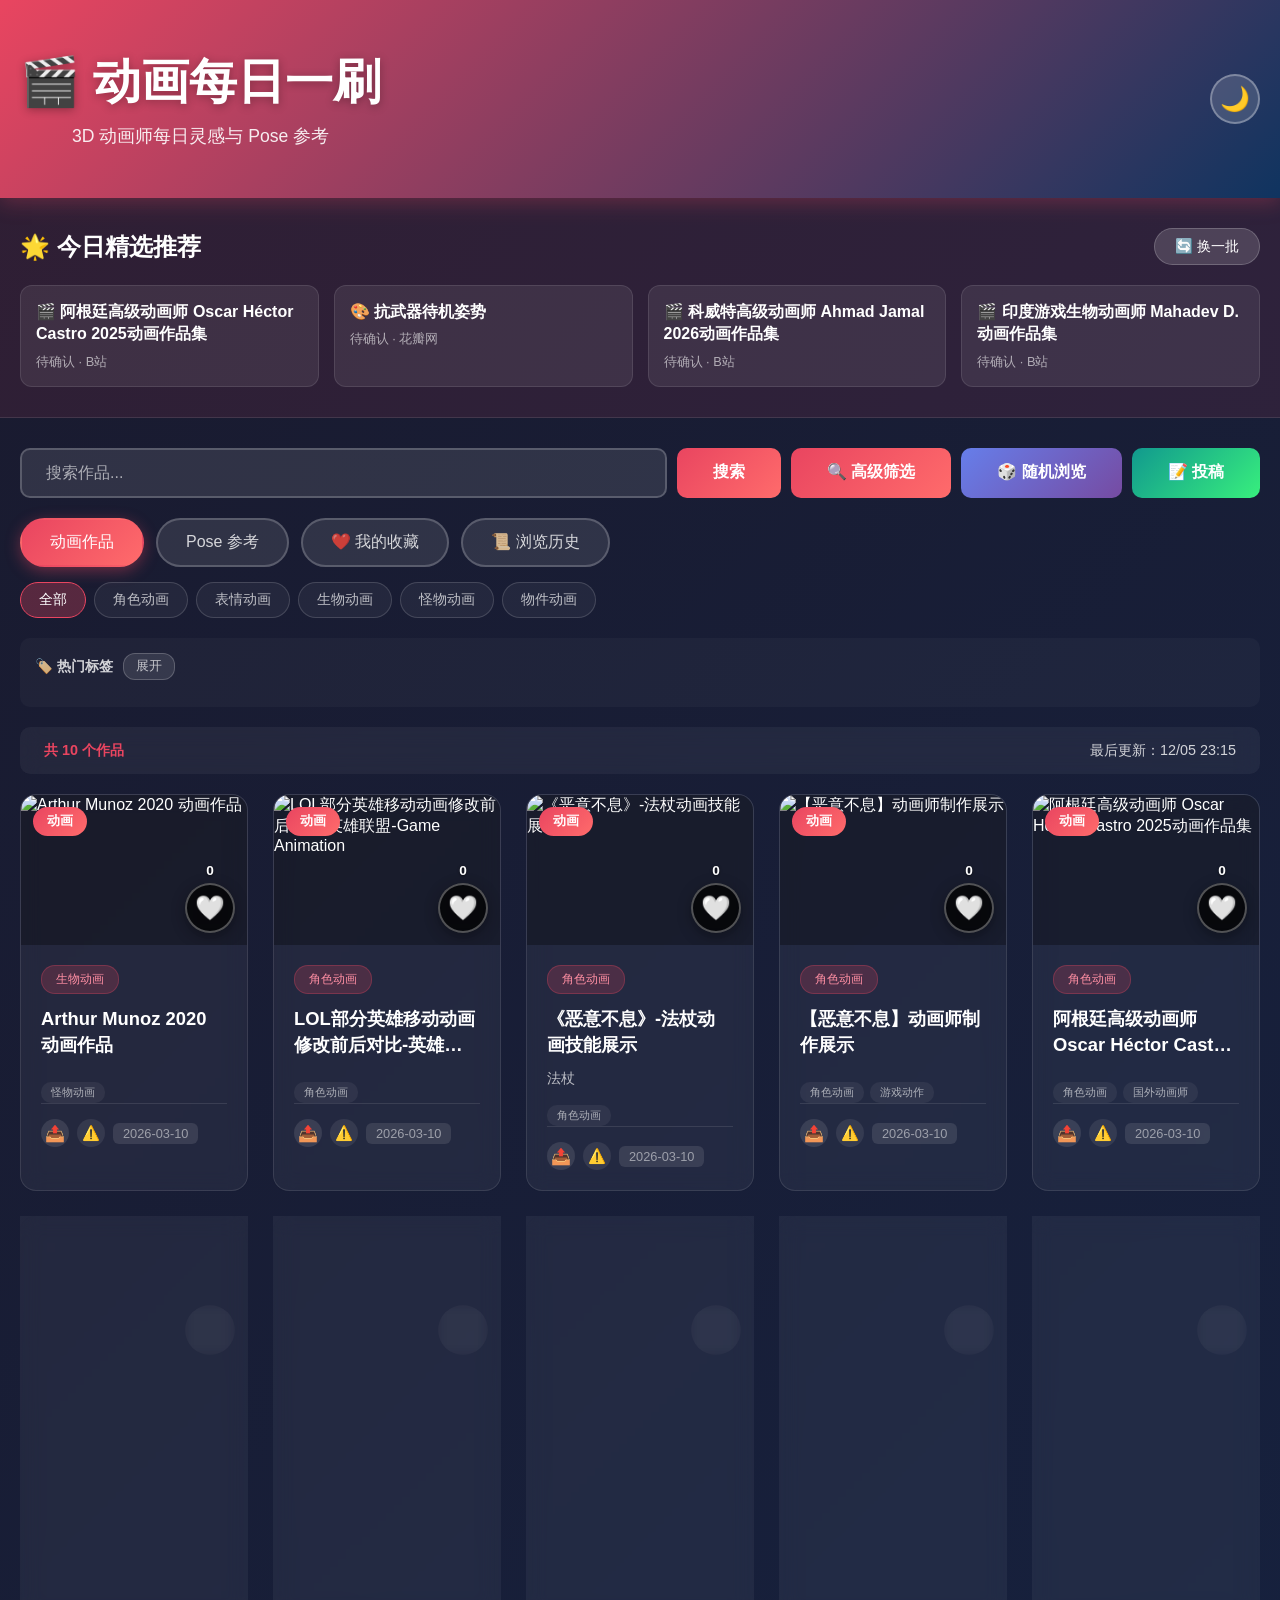
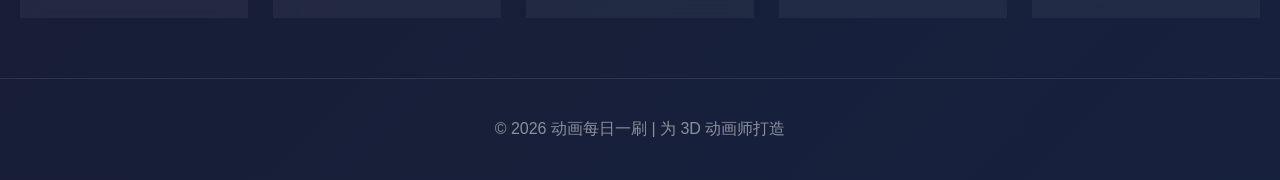
==== commit e4421cc1: "去掉收藏数背景，只保留文字" ====
--- a/index.html
+++ b/index.html
@@ -7,7 +7,7 @@
     <meta http-equiv="Pragma" content="no-cache">
     <meta http-equiv="Expires" content="0">
     <title>动画每日一刷 - 3D 动画师参考网站</title>
-    <link rel="stylesheet" href="style.css?v=202603120530">
+    <link rel="stylesheet" href="style.css?v=202603120600">
 </head>
 <body>
     <header>
--- a/style.css
+++ b/style.css
@@ -406,10 +406,8 @@
 }
 
 body.light-theme .favorite-count {
-    background: rgba(255,255,255,0.95);
-    color: #475569;
-    border: 1px solid #e2e8f0;
-    box-shadow: 0 2px 8px rgba(0,0,0,0.12);
+    color: #1e293b;
+    text-shadow: 0 1px 2px rgba(255,255,255,0.8);
 }
 
 body.light-theme .modal-content {
@@ -810,17 +808,13 @@
 /* 收藏数 - 显示在按钮正上方 */
 .favorite-count {
     position: absolute;
-    top: -24px;
+    top: -22px;
     left: 50%;
     transform: translateX(-50%);
-    background: rgba(0,0,0,0.8);
-    color: #fff;
-    font-size: 0.75rem;
+    color: #fff;
+    font-size: 0.85rem;
     font-weight: 800;
-    padding: 4px 10px;
-    border-radius: 12px;
-    backdrop-filter: blur(4px);
-    box-shadow: 0 2px 8px rgba(0,0,0,0.3);
+    text-shadow: 0 1px 3px rgba(0,0,0,0.6);
     white-space: nowrap;
 }
 
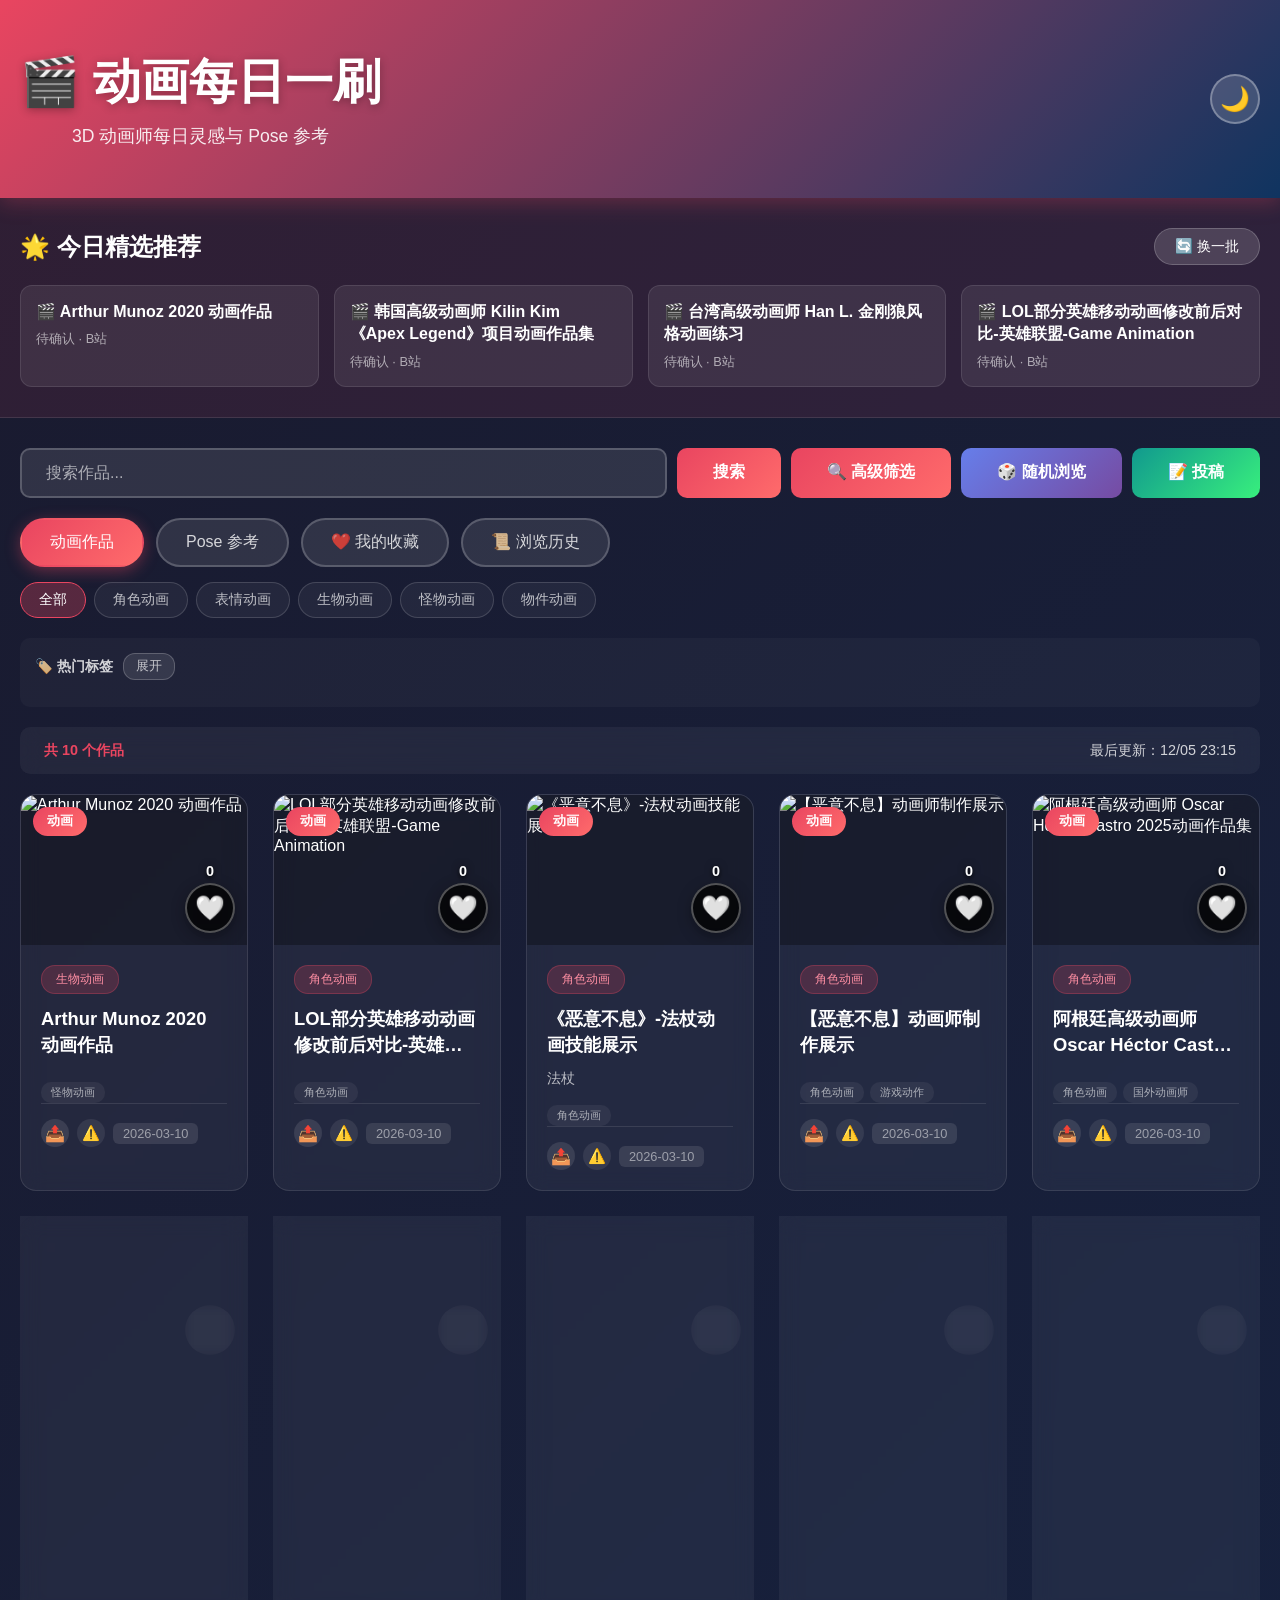
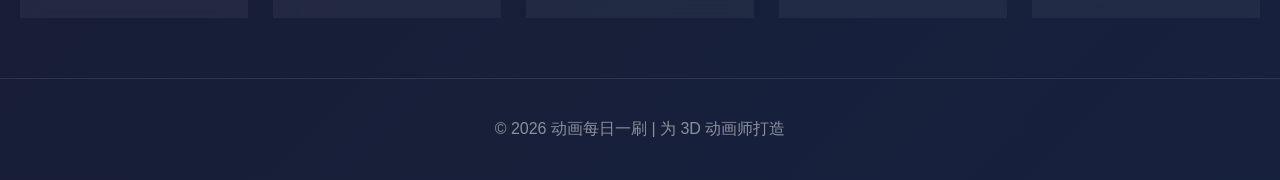
==== commit 1f2e3571: "收藏数固定为白色，增强文字阴影" ====
--- a/index.html
+++ b/index.html
@@ -7,7 +7,7 @@
     <meta http-equiv="Pragma" content="no-cache">
     <meta http-equiv="Expires" content="0">
     <title>动画每日一刷 - 3D 动画师参考网站</title>
-    <link rel="stylesheet" href="style.css?v=202603120600">
+    <link rel="stylesheet" href="style.css?v=202603120630">
 </head>
 <body>
     <header>
--- a/style.css
+++ b/style.css
@@ -406,8 +406,8 @@
 }
 
 body.light-theme .favorite-count {
-    color: #1e293b;
-    text-shadow: 0 1px 2px rgba(255,255,255,0.8);
+    color: #fff !important;
+    text-shadow: 0 2px 4px rgba(0,0,0,0.8), 0 0 8px rgba(0,0,0,0.4);
 }
 
 body.light-theme .modal-content {
@@ -811,10 +811,10 @@
     top: -22px;
     left: 50%;
     transform: translateX(-50%);
-    color: #fff;
-    font-size: 0.85rem;
-    font-weight: 800;
-    text-shadow: 0 1px 3px rgba(0,0,0,0.6);
+    color: #fff !important;
+    font-size: 0.9rem;
+    font-weight: 900;
+    text-shadow: 0 2px 4px rgba(0,0,0,0.8), 0 0 8px rgba(0,0,0,0.4);
     white-space: nowrap;
 }
 
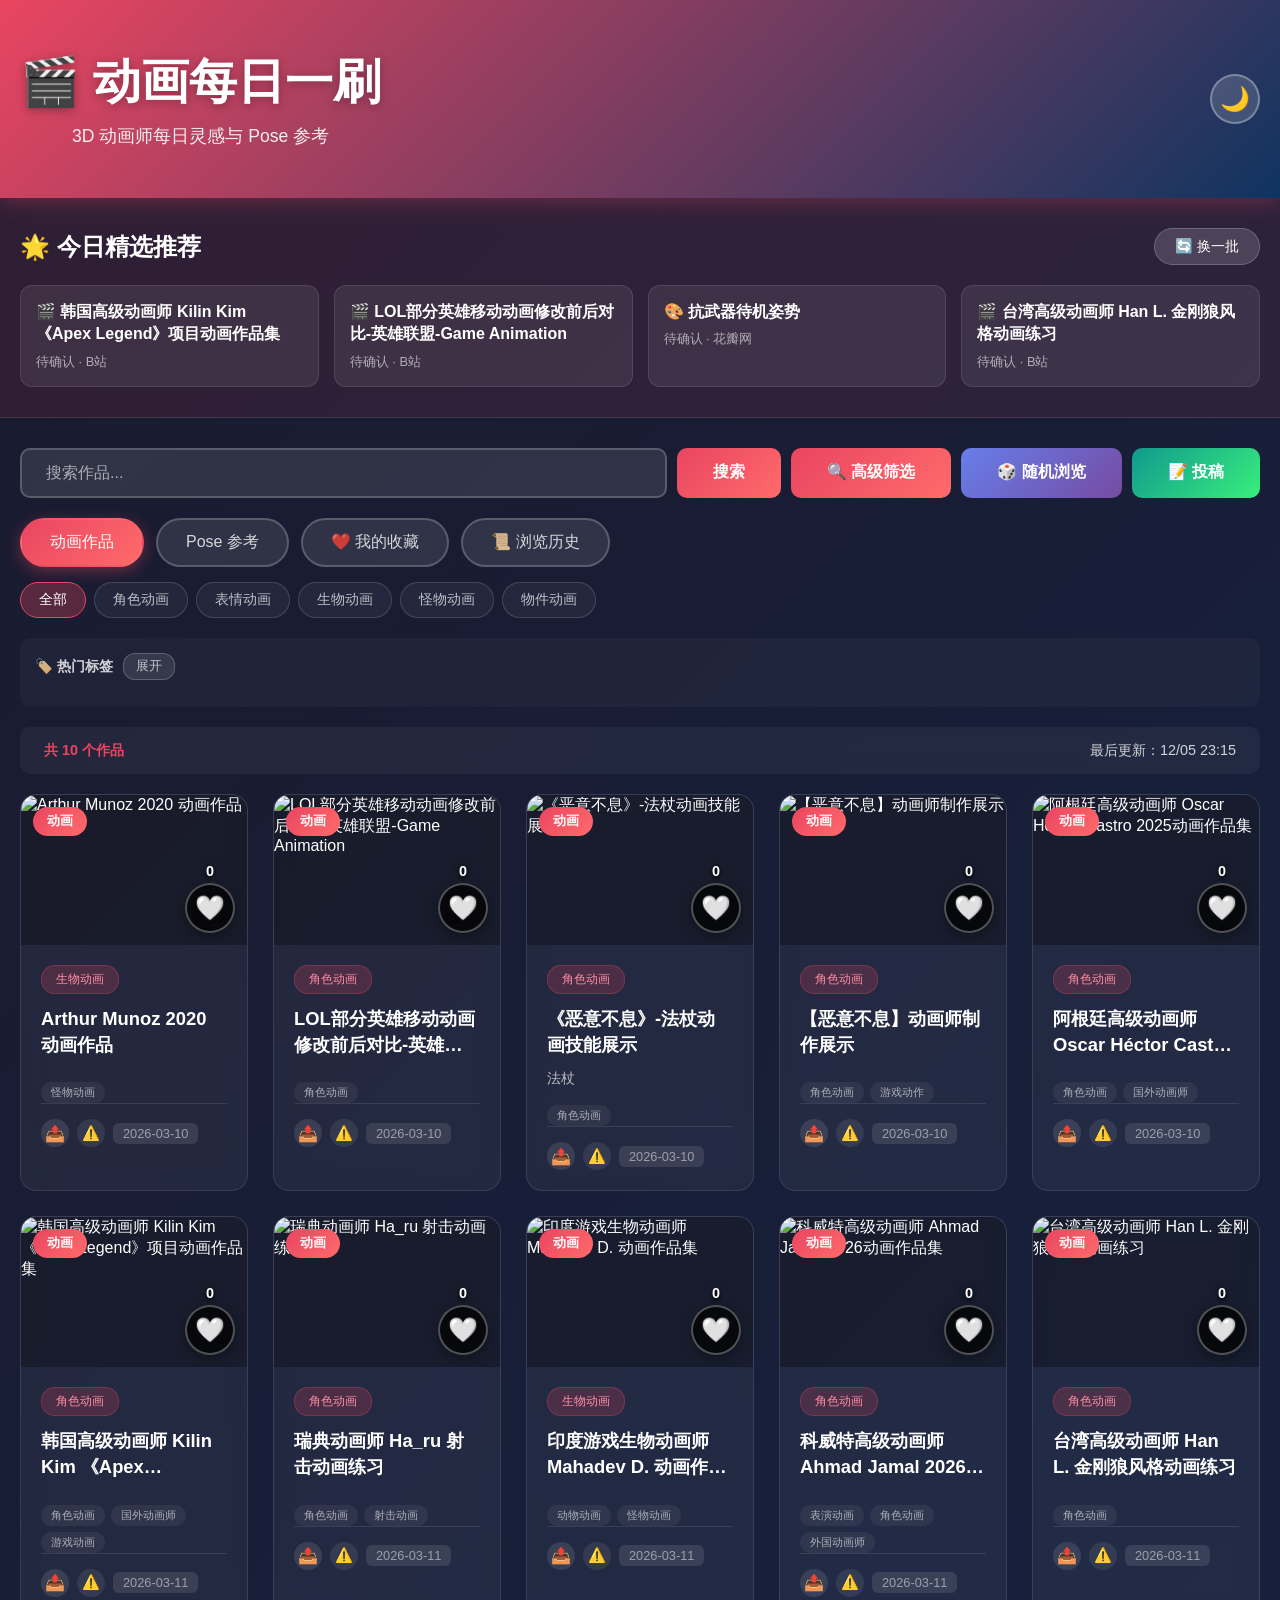
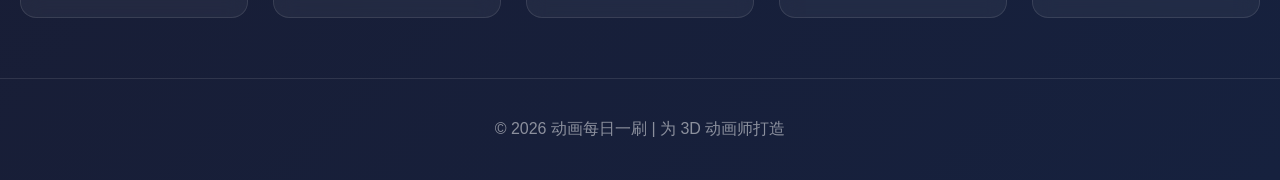
==== commit 28233ead: "修复白天主题收藏数颜色问题，用最高优先级确保白色" ====
--- a/index.html
+++ b/index.html
@@ -7,7 +7,7 @@
     <meta http-equiv="Pragma" content="no-cache">
     <meta http-equiv="Expires" content="0">
     <title>动画每日一刷 - 3D 动画师参考网站</title>
-    <link rel="stylesheet" href="style.css?v=202603120630">
+    <link rel="stylesheet" href="style.css?v=202603120700">
 </head>
 <body>
     <header>
--- a/style.css
+++ b/style.css
@@ -405,10 +405,7 @@
     box-shadow: 0 5px 18px rgba(102,126,234,0.45);
 }
 
-body.light-theme .favorite-count {
-    color: #fff !important;
-    text-shadow: 0 2px 4px rgba(0,0,0,0.8), 0 0 8px rgba(0,0,0,0.4);
-}
+
 
 body.light-theme .modal-content {
     background: #ffffff;
@@ -1935,3 +1932,13 @@
         height: 180px;
     }
 }
+
+/* 收藏数 - 最高优先级，确保始终是白色 */
+body div.work-card-image button.favorite-btn span.favorite-count,
+body .favorite-count,
+body.light-theme .favorite-count {
+    color: #ffffff !important;
+    text-shadow: 0 2px 4px rgba(0,0,0,0.9), 0 0 10px rgba(0,0,0,0.6) !important;
+    font-weight: 900 !important;
+    font-size: 0.9rem !important;
+}
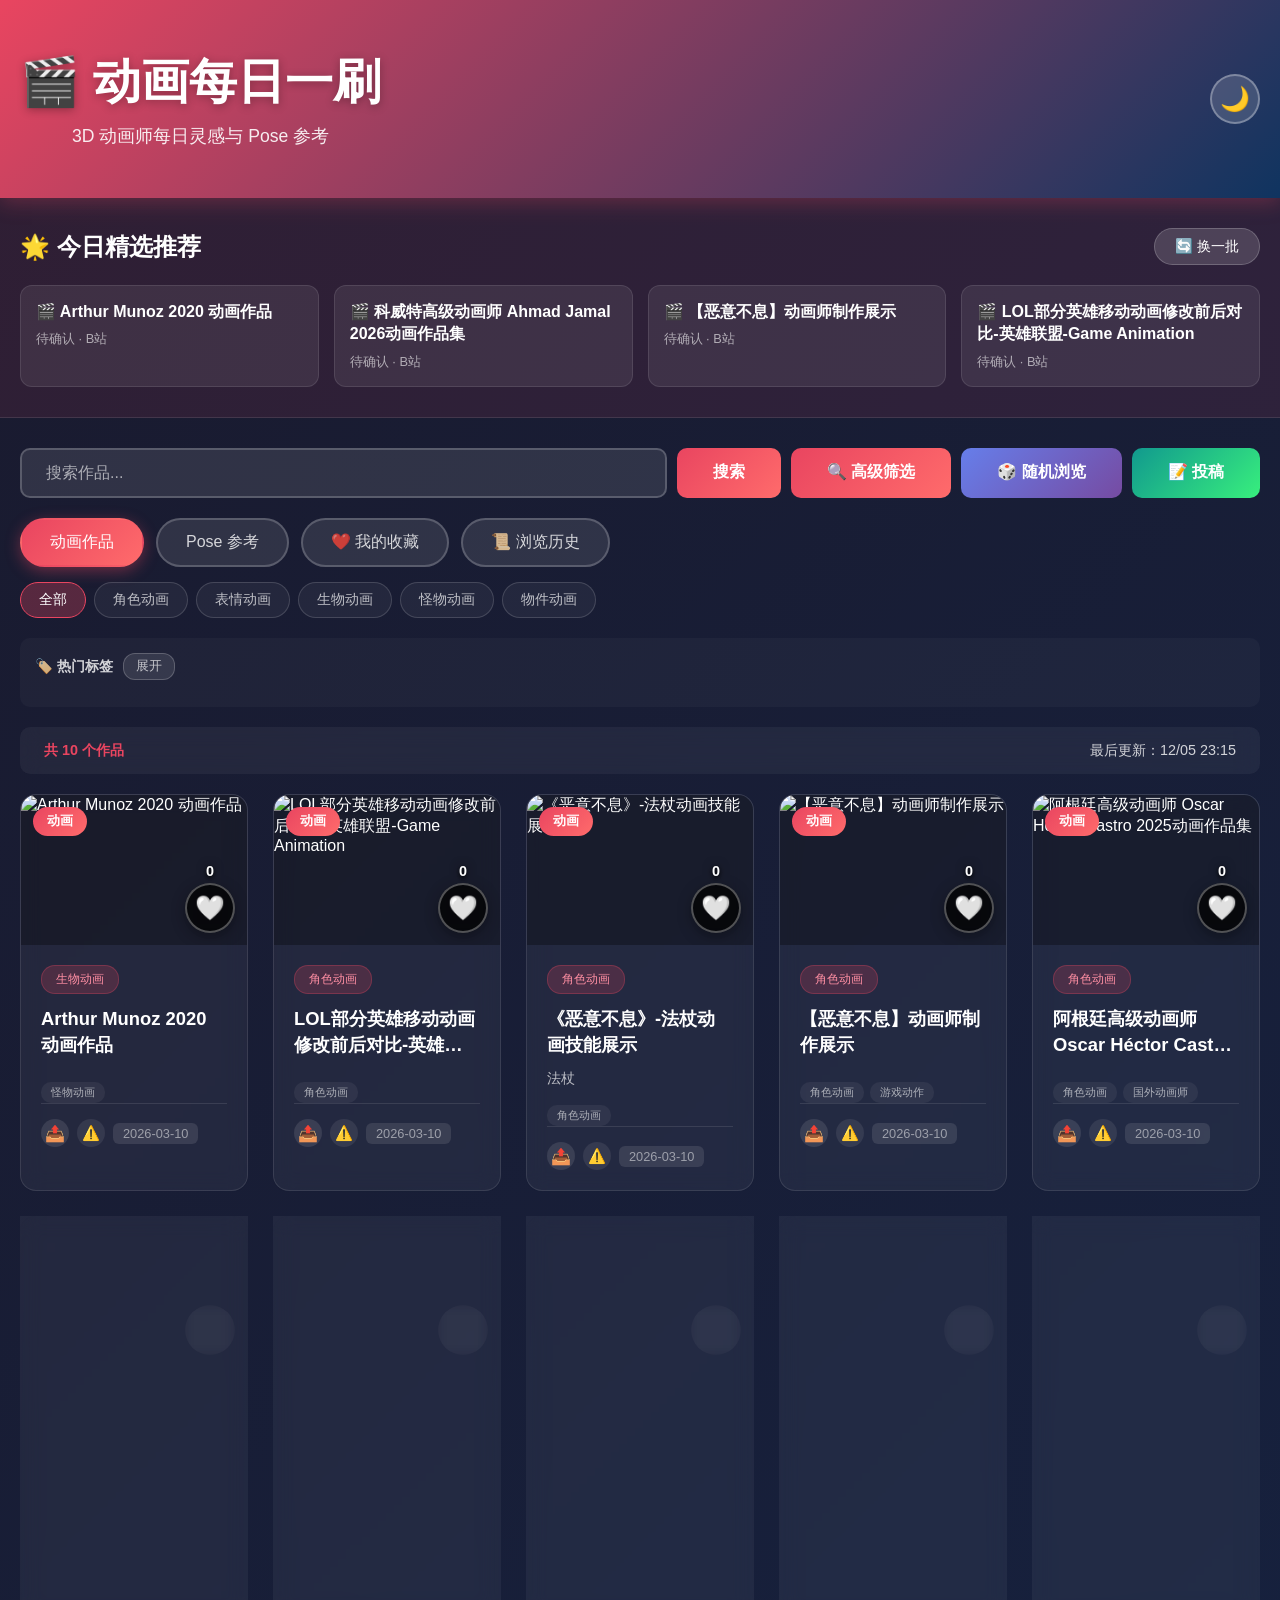
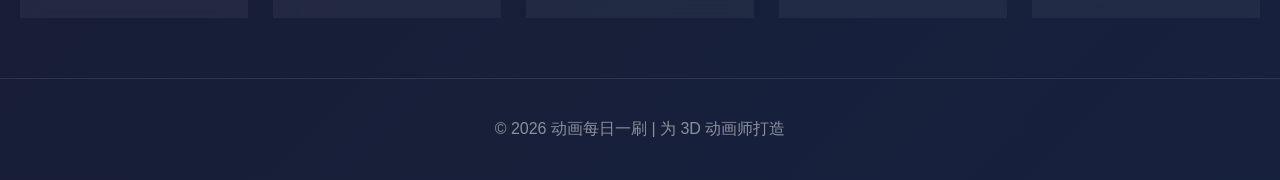
==== commit 6dcbf767: "修复收藏按钮导致卡片抖动问题，只有图标缩放" ====
--- a/index.html
+++ b/index.html
@@ -7,7 +7,7 @@
     <meta http-equiv="Pragma" content="no-cache">
     <meta http-equiv="Expires" content="0">
     <title>动画每日一刷 - 3D 动画师参考网站</title>
-    <link rel="stylesheet" href="style.css?v=202603120700">
+    <link rel="stylesheet" href="style.css?v=202603120730">
 </head>
 <body>
     <header>
--- a/style.css
+++ b/style.css
@@ -774,7 +774,7 @@
     display: flex;
     align-items: center;
     justify-content: center;
-    transition: all 0.3s;
+    transition: background 0.3s, border-color 0.3s, box-shadow 0.3s;
     backdrop-filter: blur(6px);
     box-shadow: 0 4px 14px rgba(0,0,0,0.35);
 }
@@ -782,12 +782,15 @@
 .favorite-btn:hover {
     background: rgba(233,69,96,0.5);
     border-color: rgba(233,69,96,0.8);
-    transform: scale(1.1);
     box-shadow: 0 6px 20px rgba(233,69,96,0.4);
 }
 
-.favorite-btn:active {
-    transform: scale(0.95);
+.favorite-btn:hover .favorite-icon {
+    transform: scale(1.15);
+}
+
+.favorite-btn:active .favorite-icon {
+    transform: scale(0.9);
 }
 
 .favorite-btn.active {
@@ -800,6 +803,7 @@
 .favorite-icon {
     font-size: 1.5rem;
     line-height: 1;
+    transition: transform 0.2s;
 }
 
 /* 收藏数 - 显示在按钮正上方 */
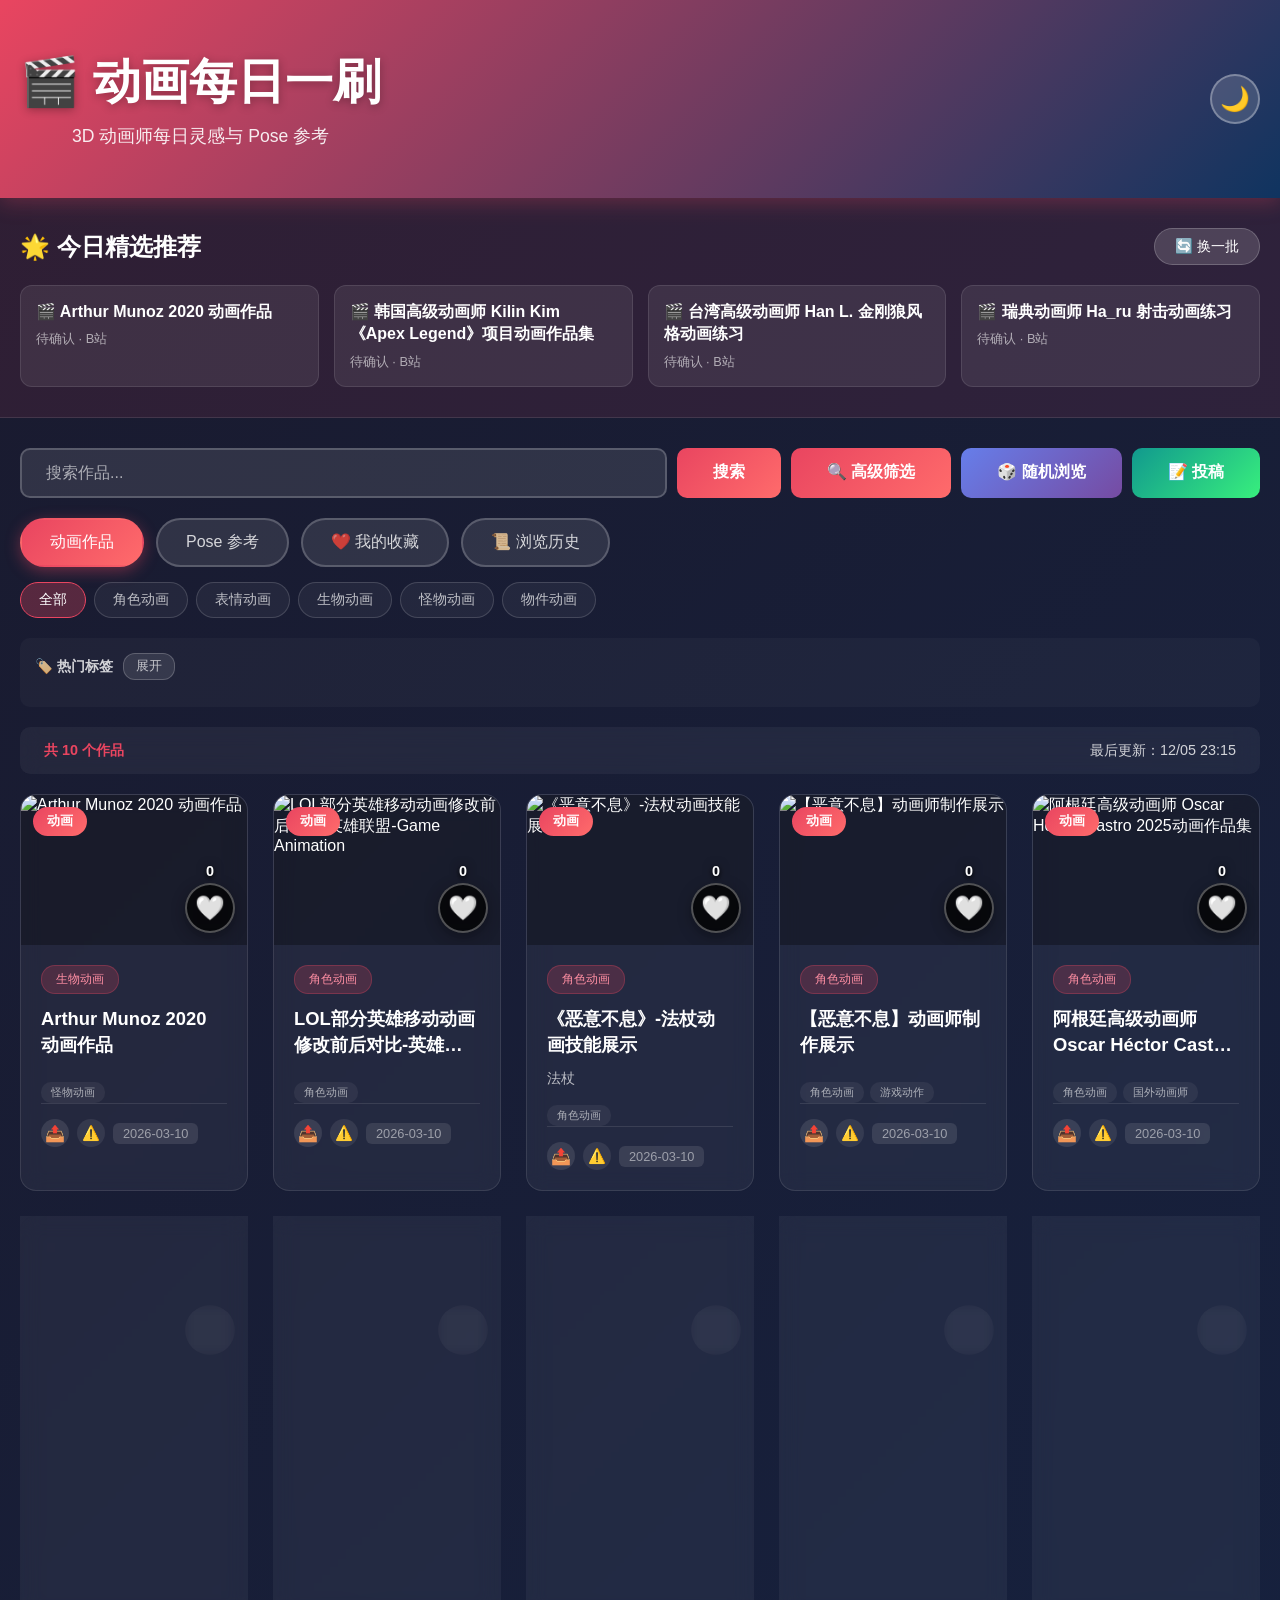
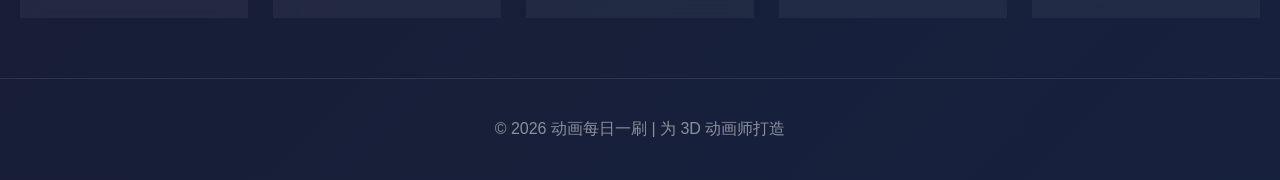
==== commit 834fbae8: "缩短收藏按钮反馈延迟，0.2s→0.08s" ====
--- a/index.html
+++ b/index.html
@@ -7,7 +7,7 @@
     <meta http-equiv="Pragma" content="no-cache">
     <meta http-equiv="Expires" content="0">
     <title>动画每日一刷 - 3D 动画师参考网站</title>
-    <link rel="stylesheet" href="style.css?v=202603120730">
+    <link rel="stylesheet" href="style.css?v=202603120800">
 </head>
 <body>
     <header>
--- a/style.css
+++ b/style.css
@@ -803,7 +803,7 @@
 .favorite-icon {
     font-size: 1.5rem;
     line-height: 1;
-    transition: transform 0.2s;
+    transition: transform 0.08s;
 }
 
 /* 收藏数 - 显示在按钮正上方 */
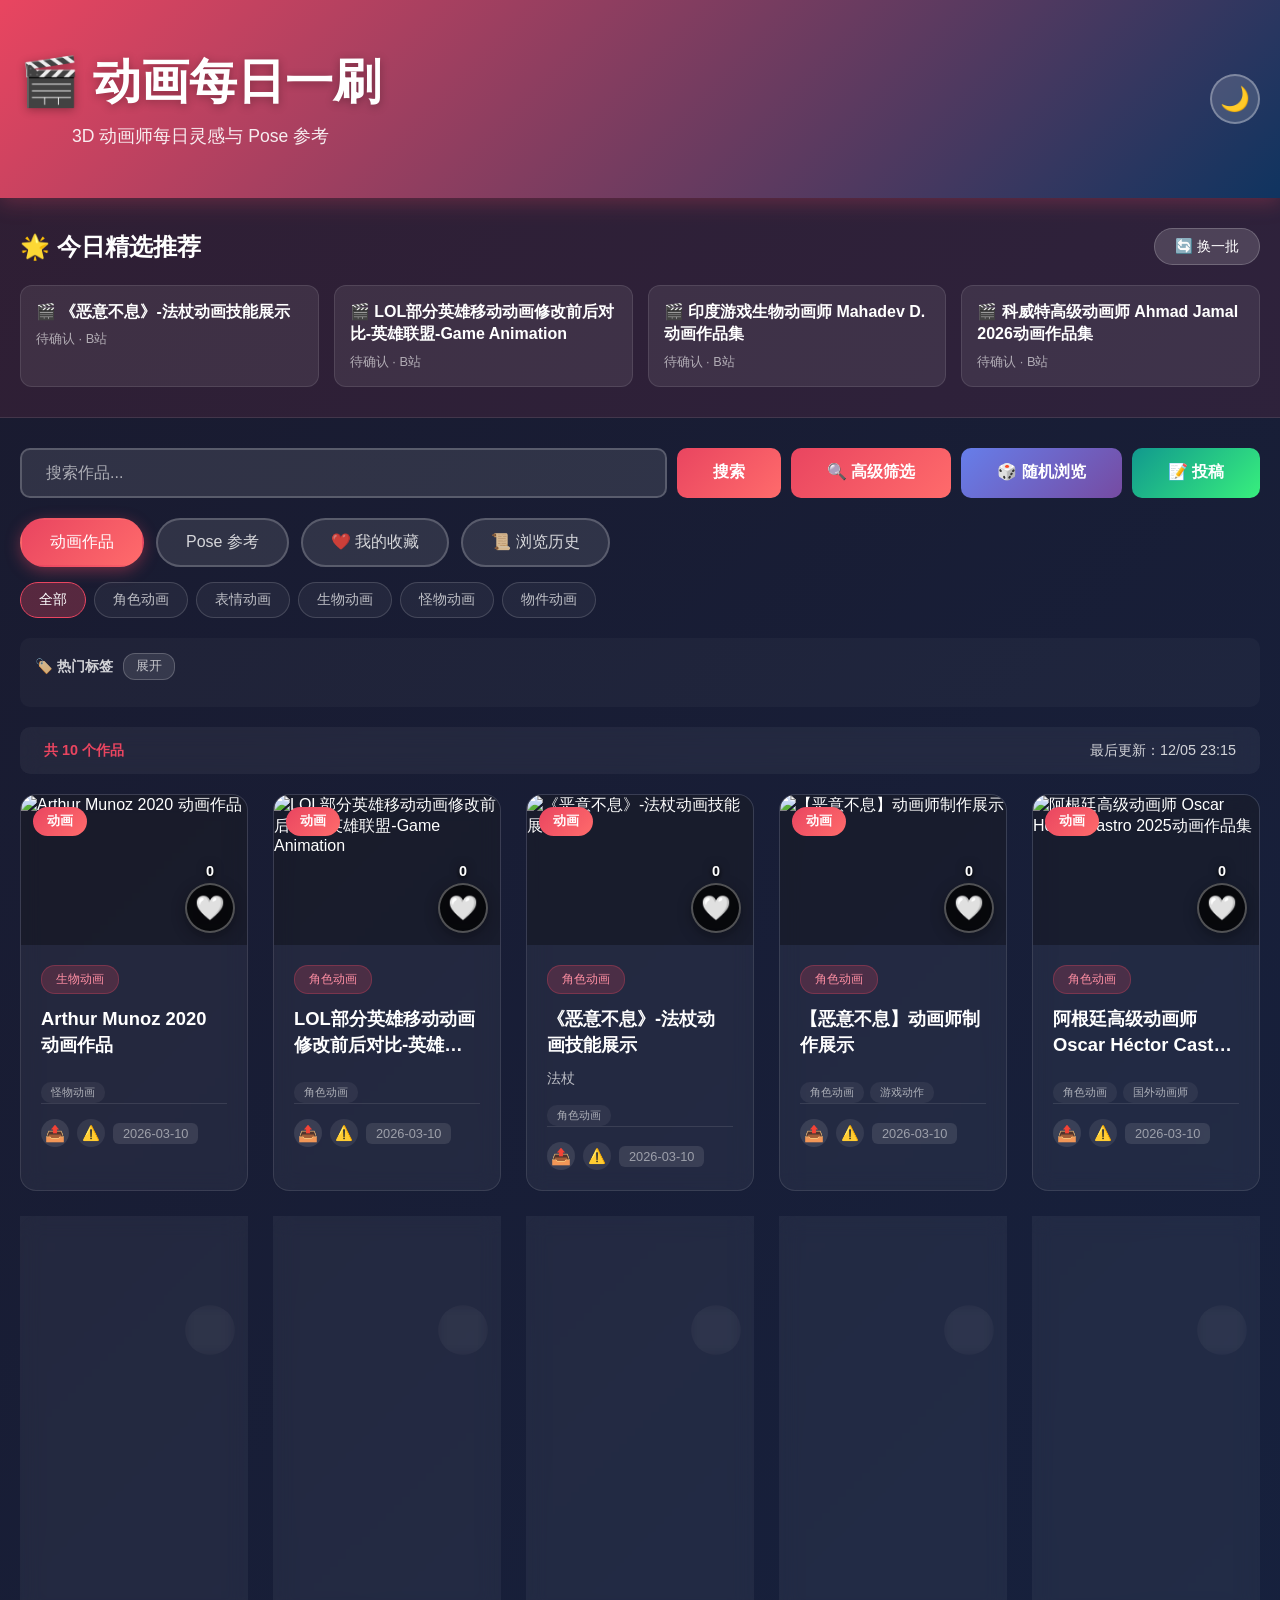
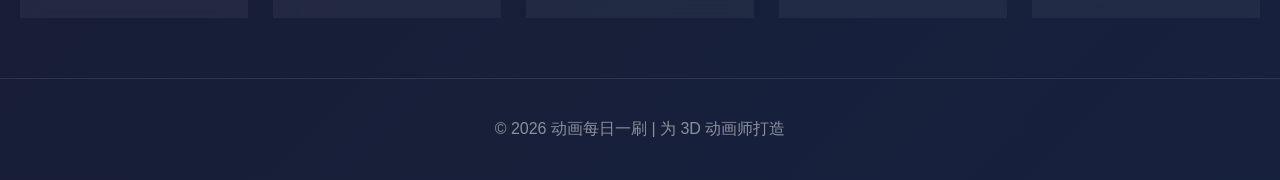
==== commit 075b1995: "彻底修复收藏按钮延迟和抖动：先更新UI，再异步同步数据" ====
--- a/index.html
+++ b/index.html
@@ -191,6 +191,6 @@
     </footer>
 
     <script src="supabase.js"></script>
-    <script src="app.js?v=202603120500"></script>
+    <script src="app.js?v=202603120830"></script>
 </body>
 </html>
--- a/style.css
+++ b/style.css
@@ -774,7 +774,7 @@
     display: flex;
     align-items: center;
     justify-content: center;
-    transition: background 0.3s, border-color 0.3s, box-shadow 0.3s;
+    transition: none;
     backdrop-filter: blur(6px);
     box-shadow: 0 4px 14px rgba(0,0,0,0.35);
 }
@@ -786,11 +786,11 @@
 }
 
 .favorite-btn:hover .favorite-icon {
-    transform: scale(1.15);
+    transform: scale(1.1);
 }
 
 .favorite-btn:active .favorite-icon {
-    transform: scale(0.9);
+    transform: scale(0.85);
 }
 
 .favorite-btn.active {
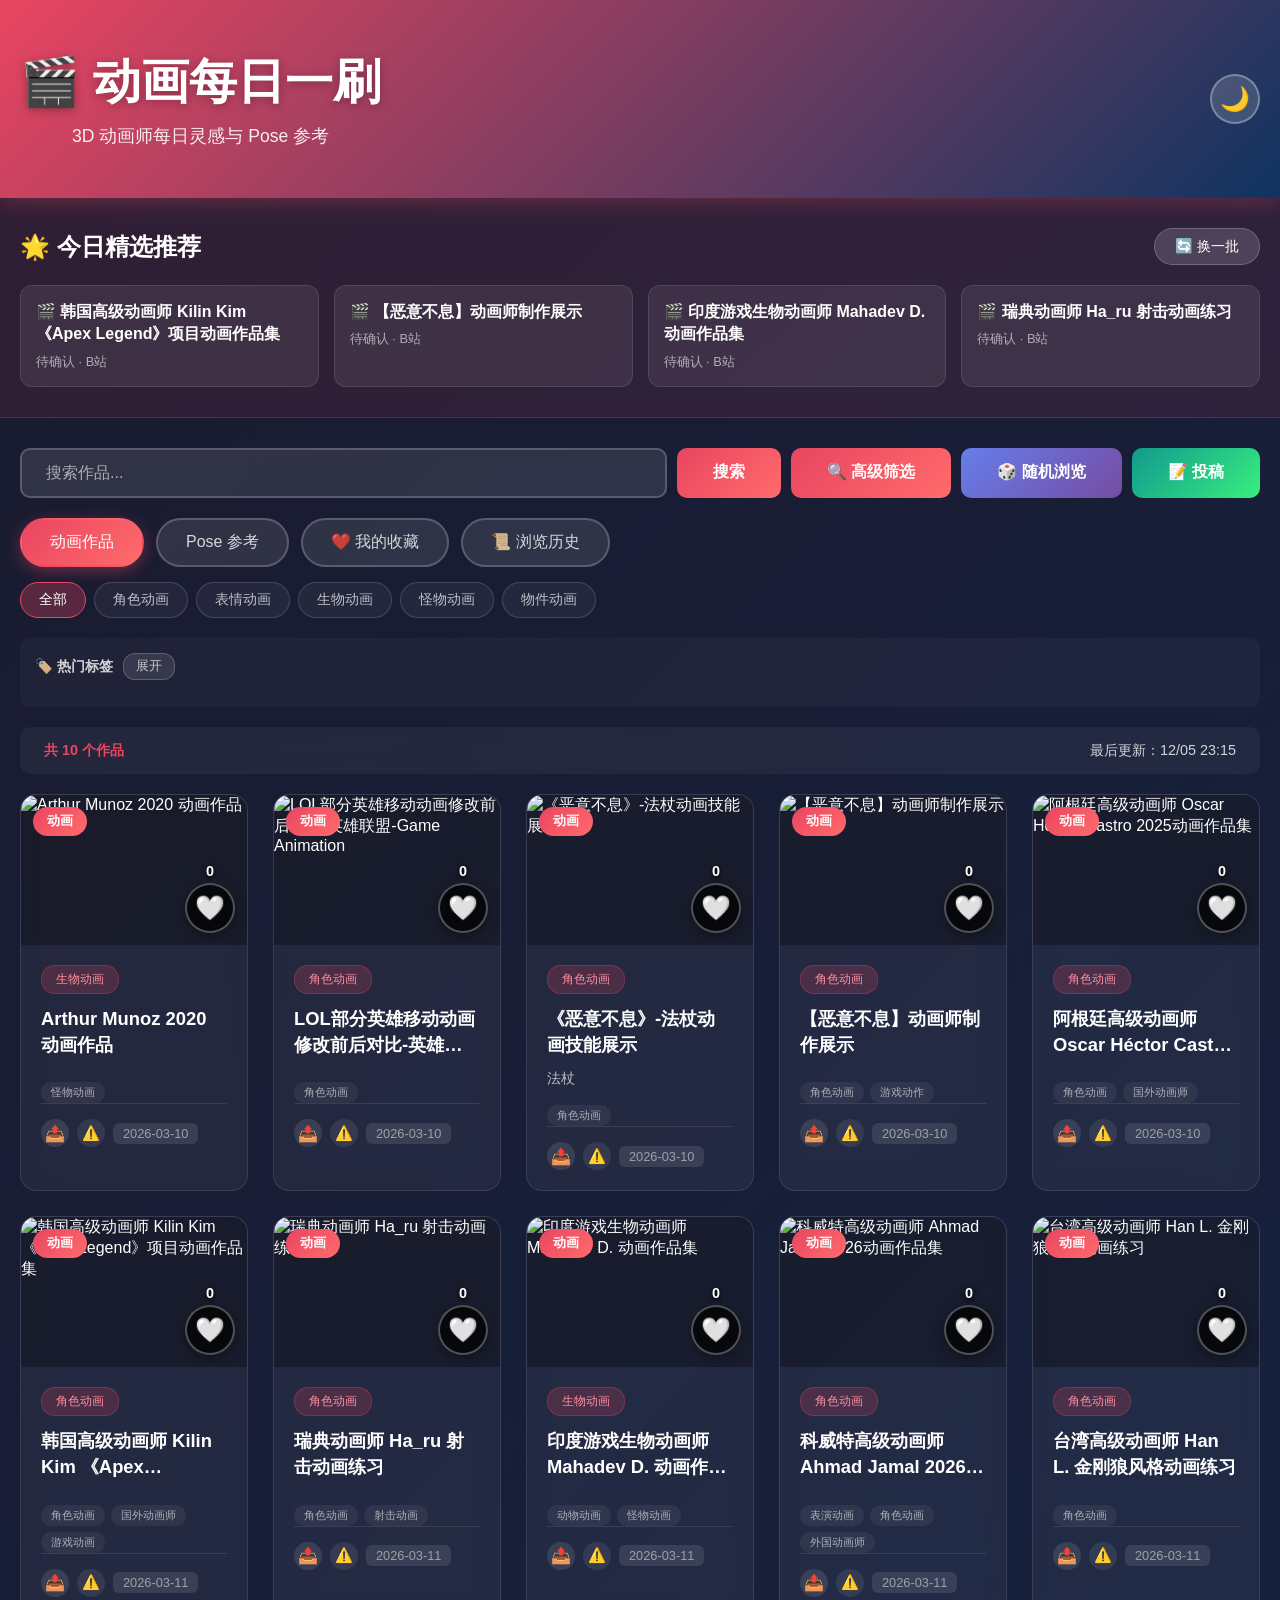
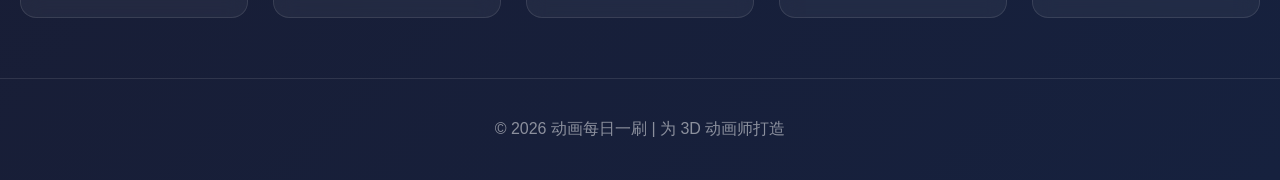
==== commit 2be27b6d: "让收藏按钮也一起缩放抖动" ====
--- a/index.html
+++ b/index.html
@@ -7,7 +7,7 @@
     <meta http-equiv="Pragma" content="no-cache">
     <meta http-equiv="Expires" content="0">
     <title>动画每日一刷 - 3D 动画师参考网站</title>
-    <link rel="stylesheet" href="style.css?v=202603120800">
+    <link rel="stylesheet" href="style.css?v=202603120900">
 </head>
 <body>
     <header>
--- a/style.css
+++ b/style.css
@@ -774,7 +774,7 @@
     display: flex;
     align-items: center;
     justify-content: center;
-    transition: none;
+    transition: transform 0.08s;
     backdrop-filter: blur(6px);
     box-shadow: 0 4px 14px rgba(0,0,0,0.35);
 }
@@ -783,14 +783,11 @@
     background: rgba(233,69,96,0.5);
     border-color: rgba(233,69,96,0.8);
     box-shadow: 0 6px 20px rgba(233,69,96,0.4);
-}
-
-.favorite-btn:hover .favorite-icon {
-    transform: scale(1.1);
-}
-
-.favorite-btn:active .favorite-icon {
-    transform: scale(0.85);
+    transform: scale(1.08);
+}
+
+.favorite-btn:active {
+    transform: scale(0.92);
 }
 
 .favorite-btn.active {
